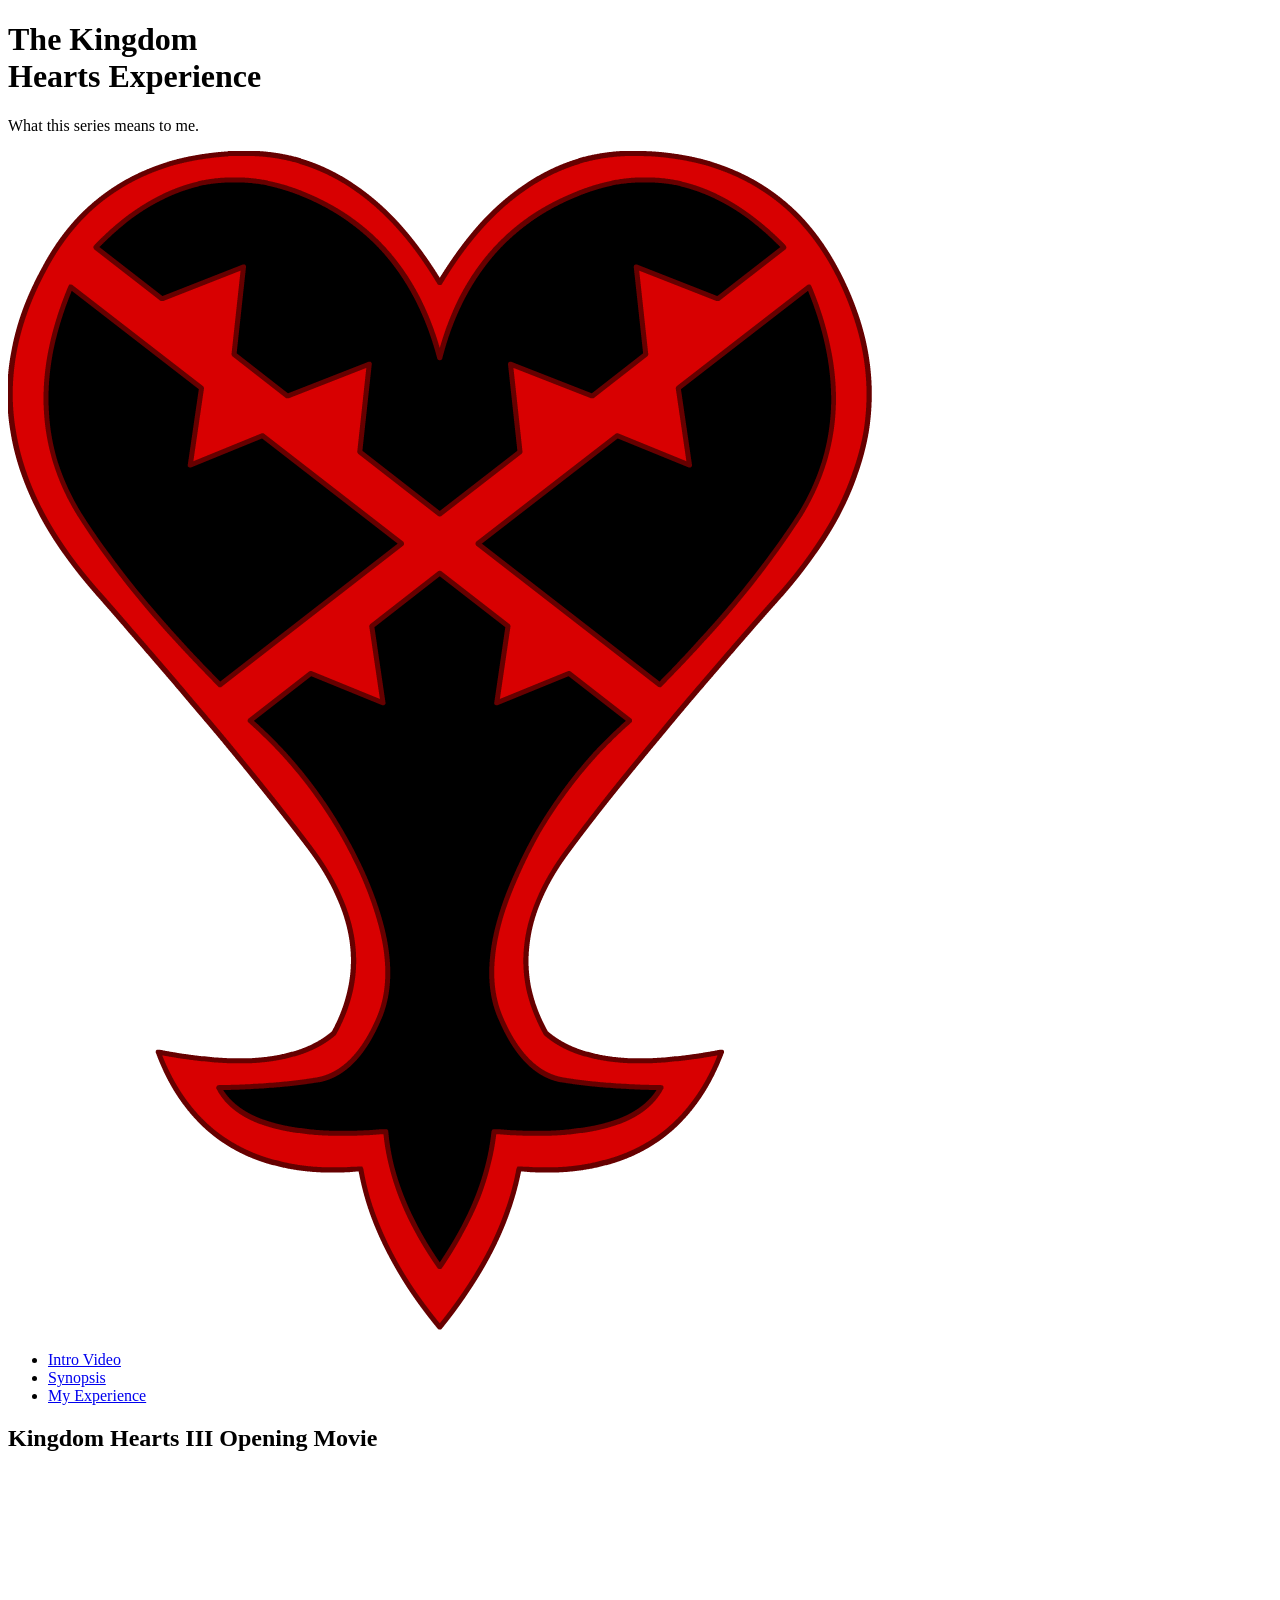
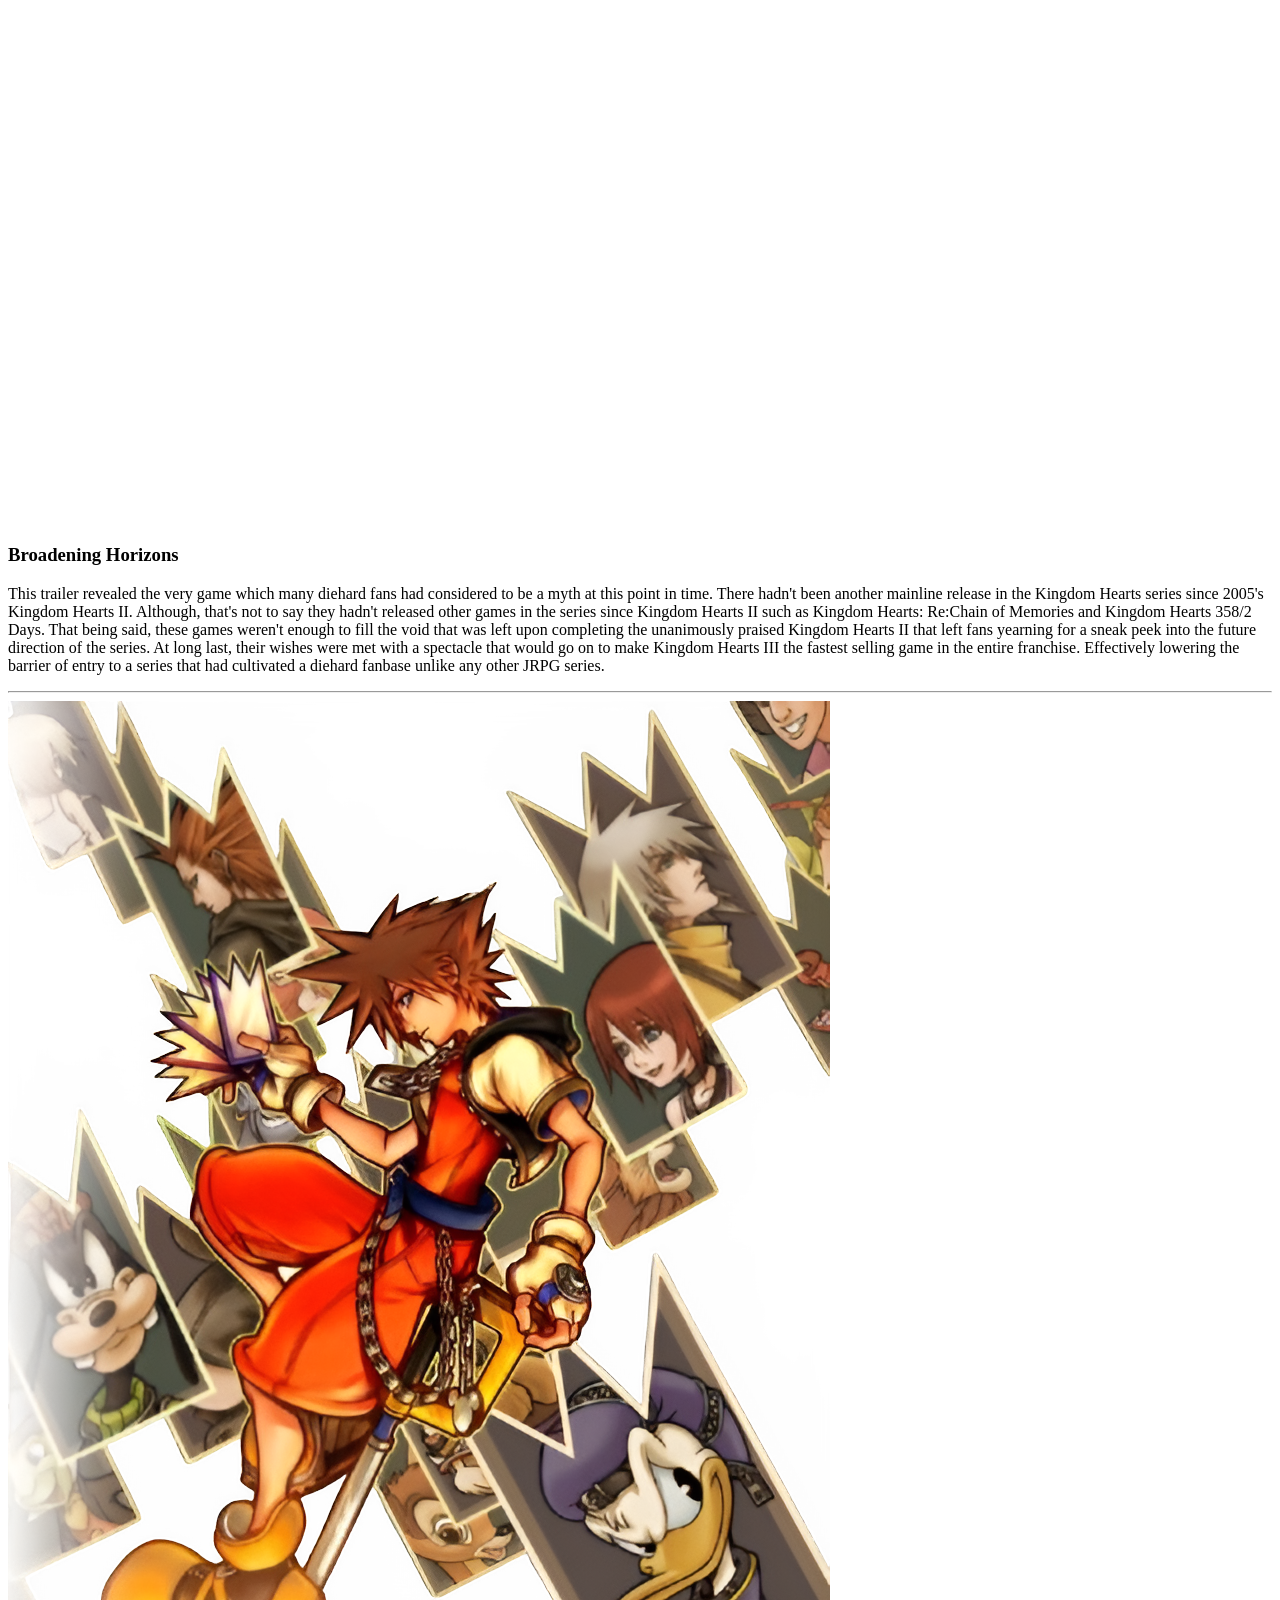
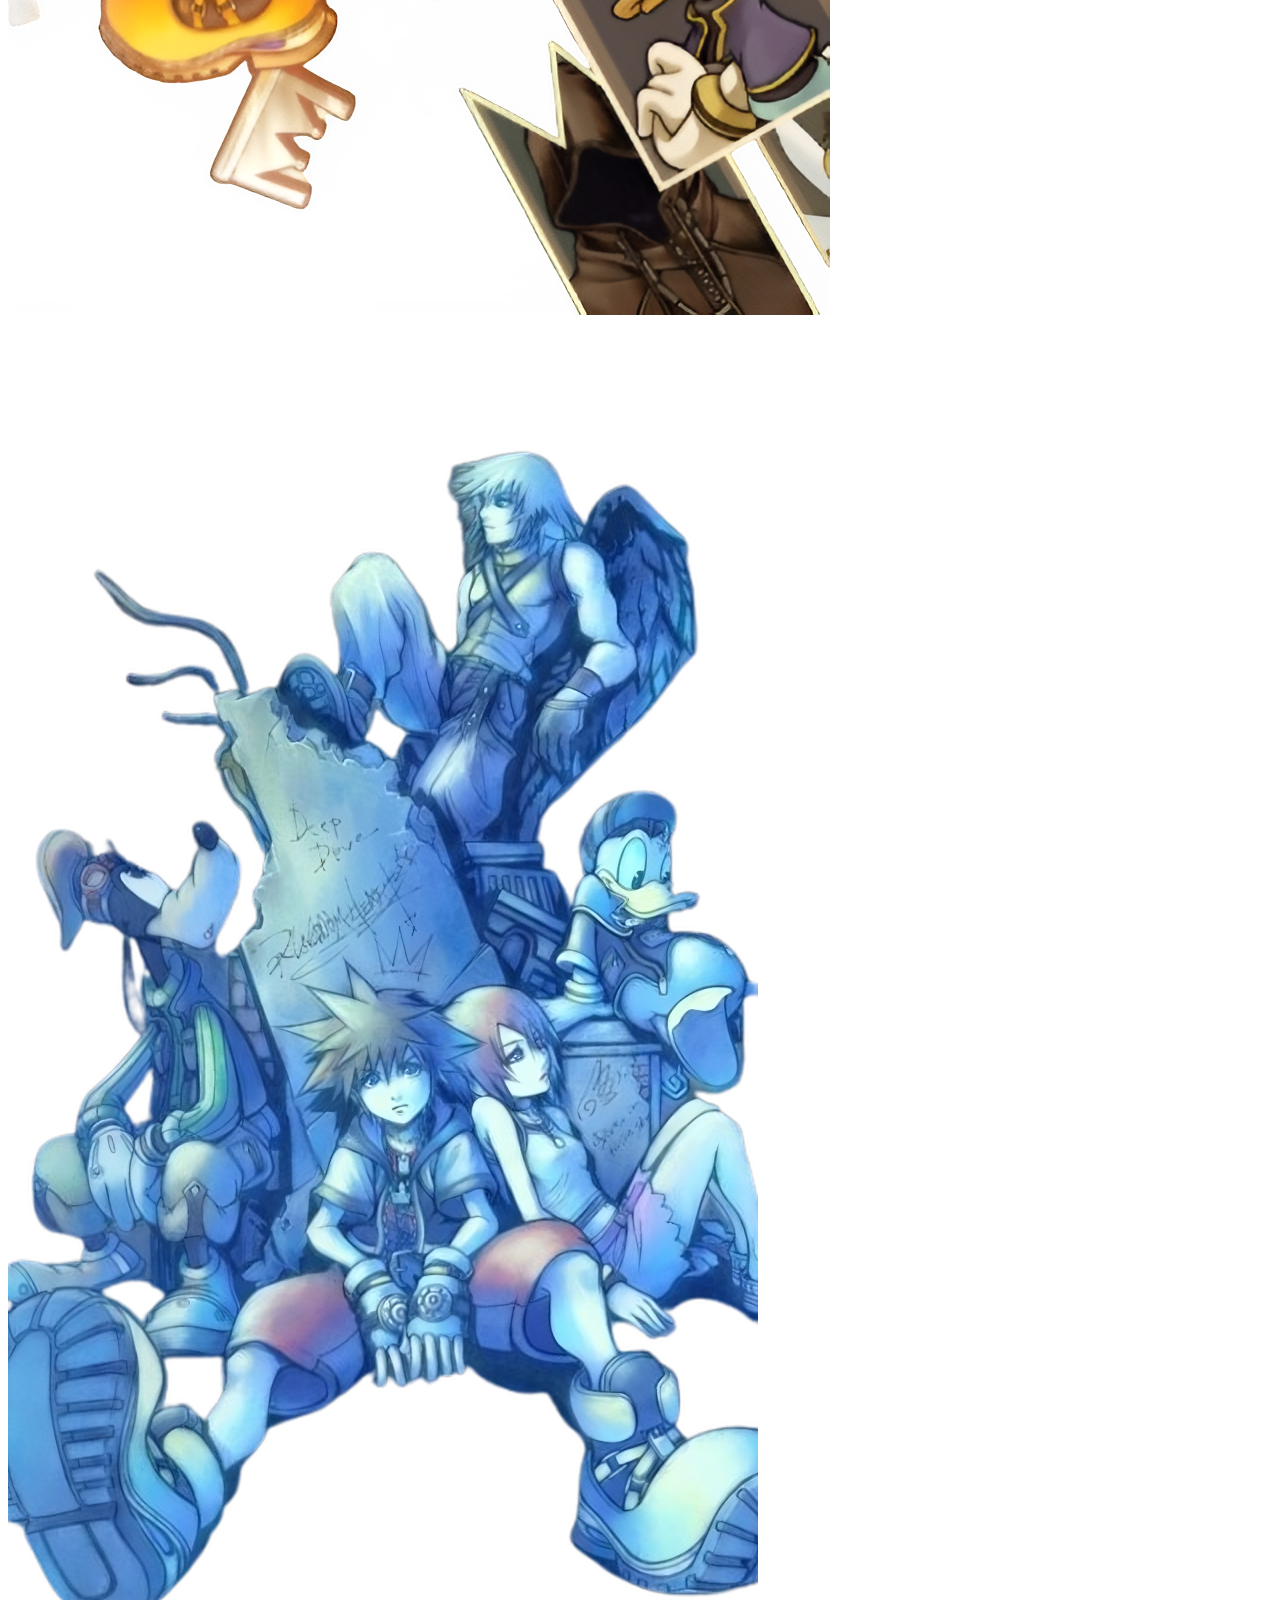
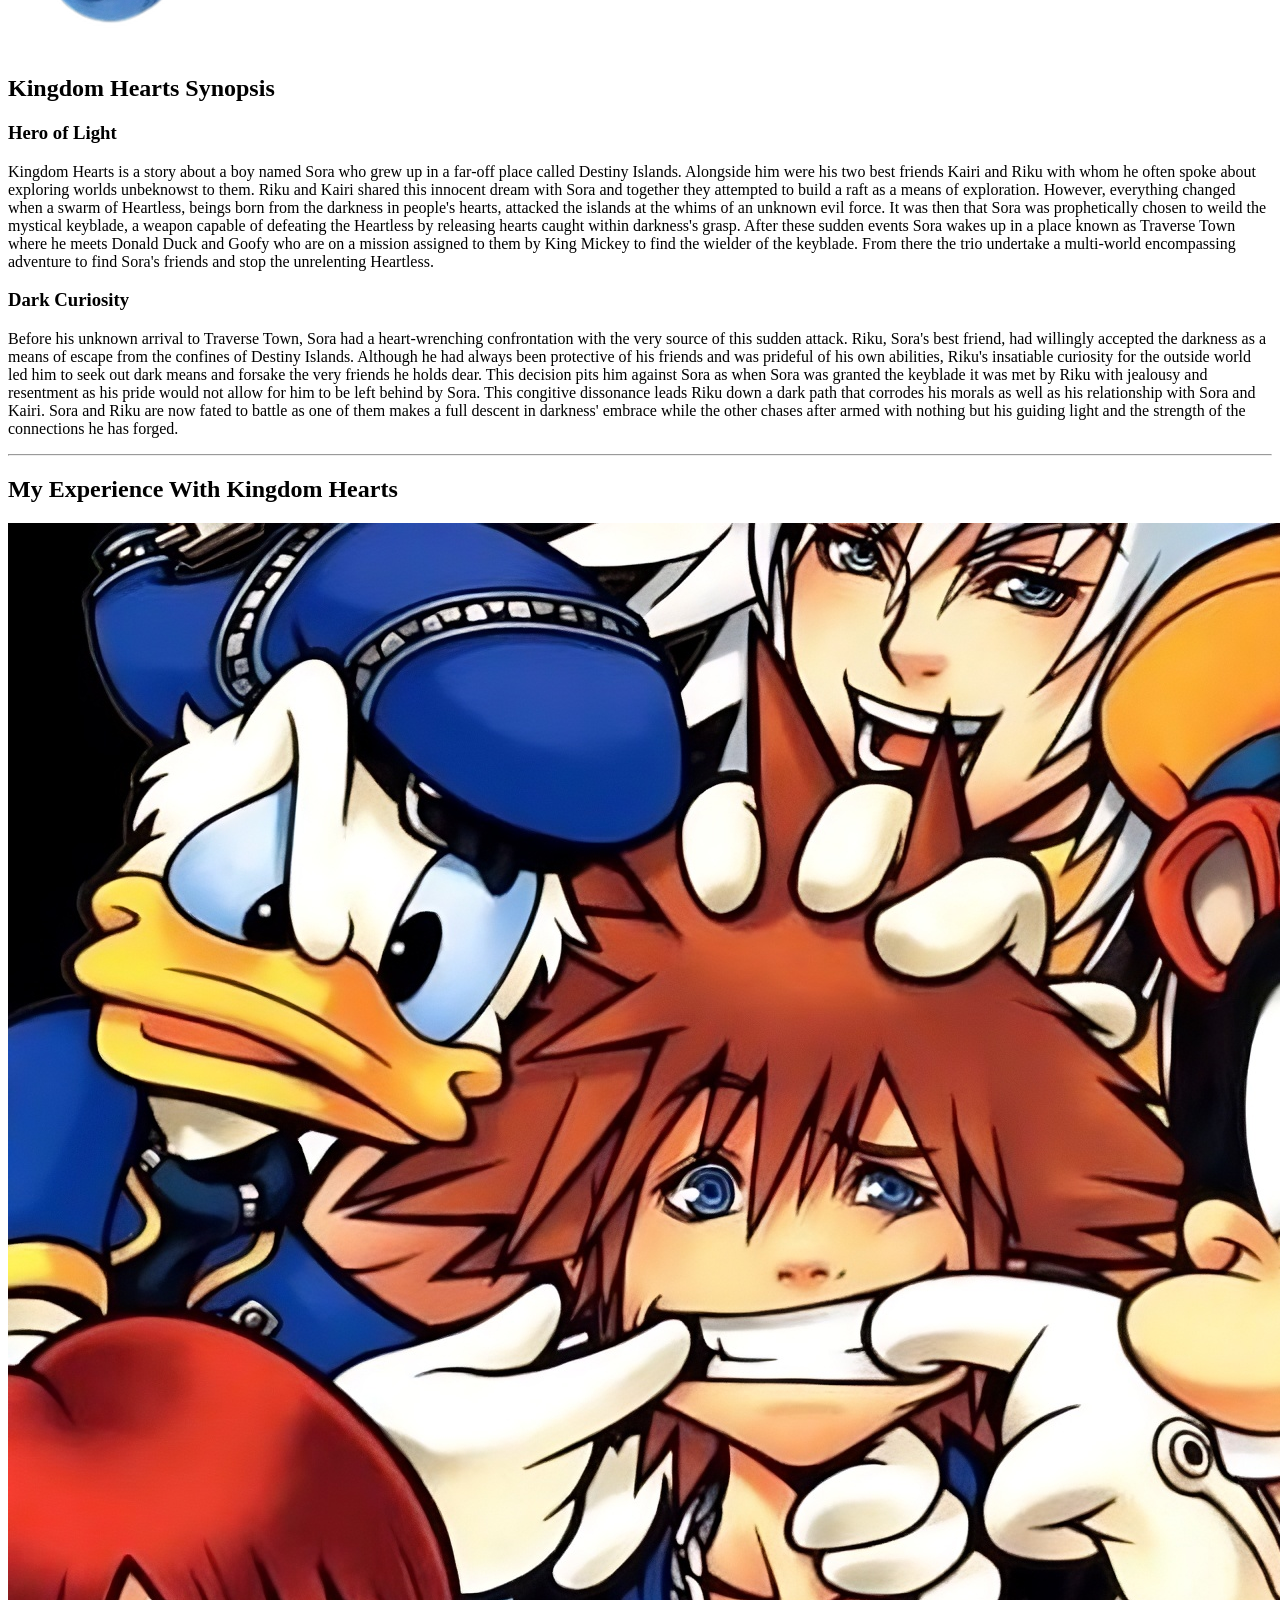
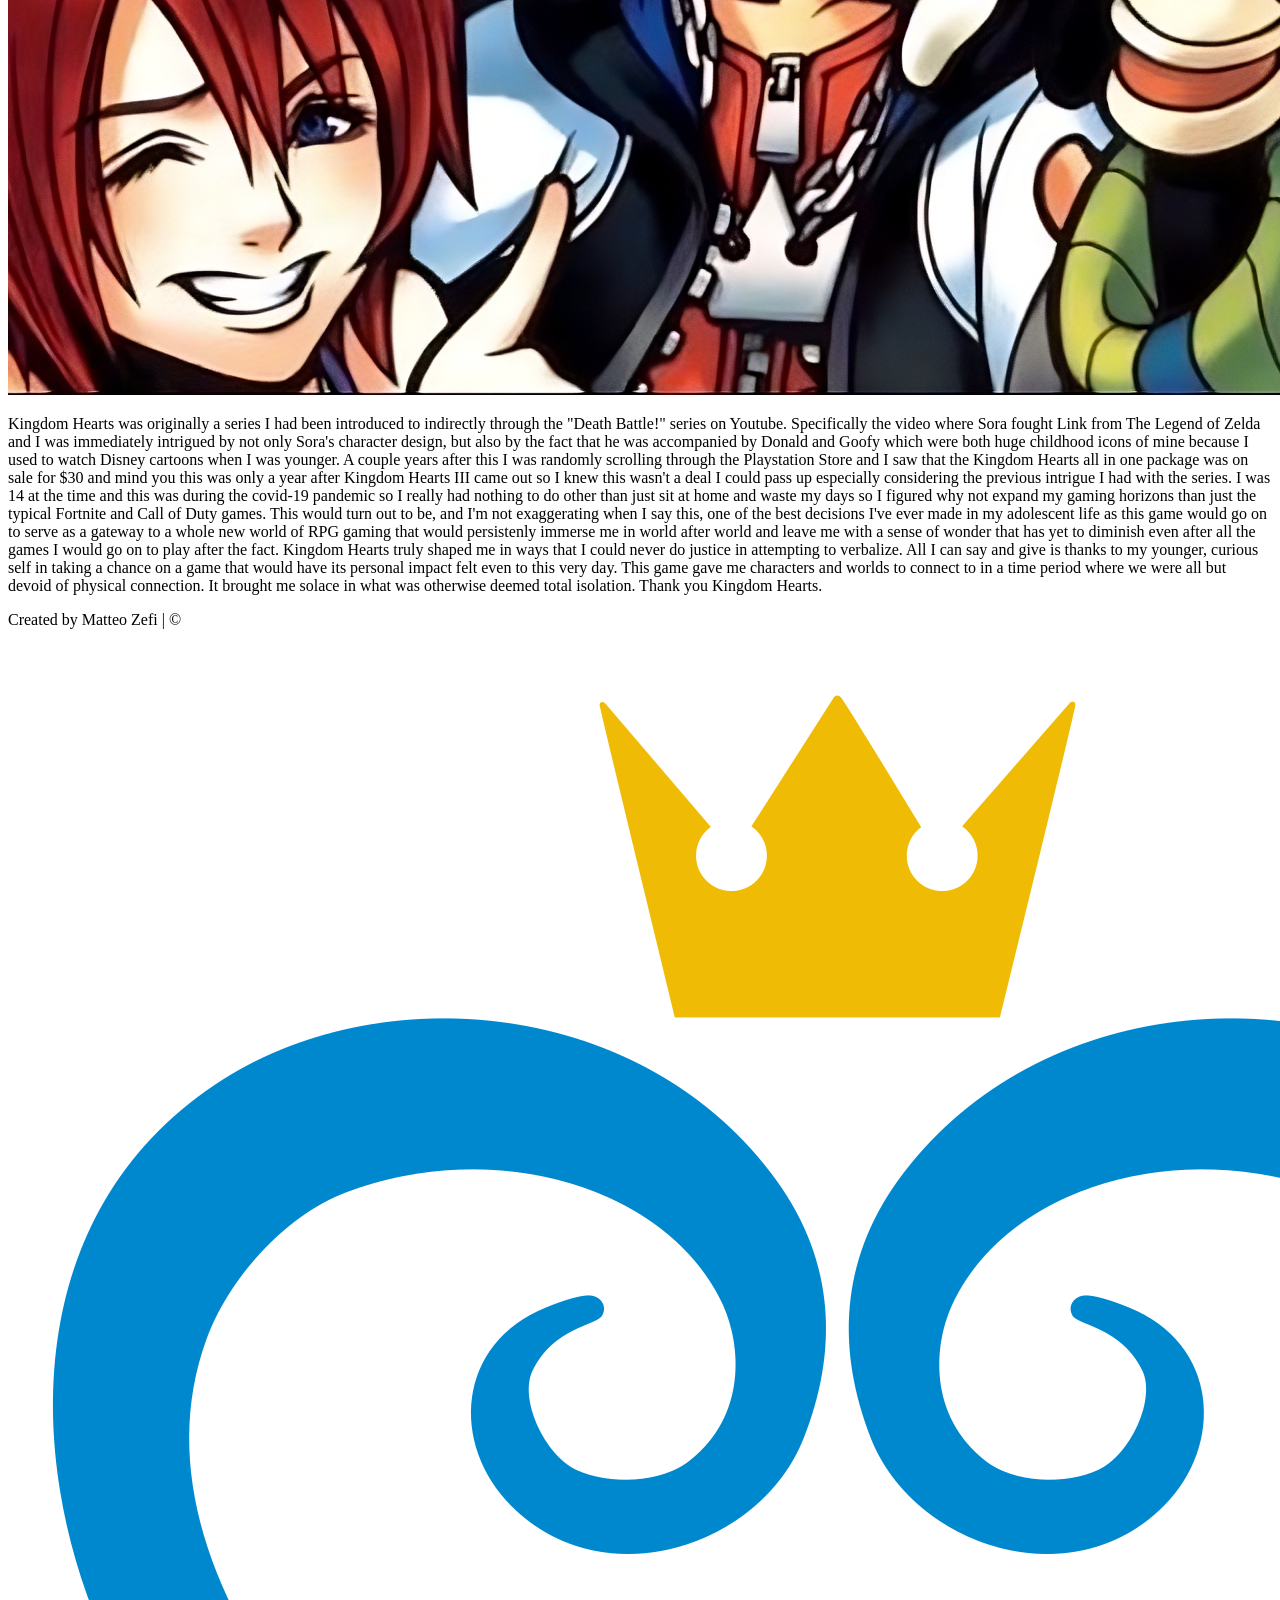
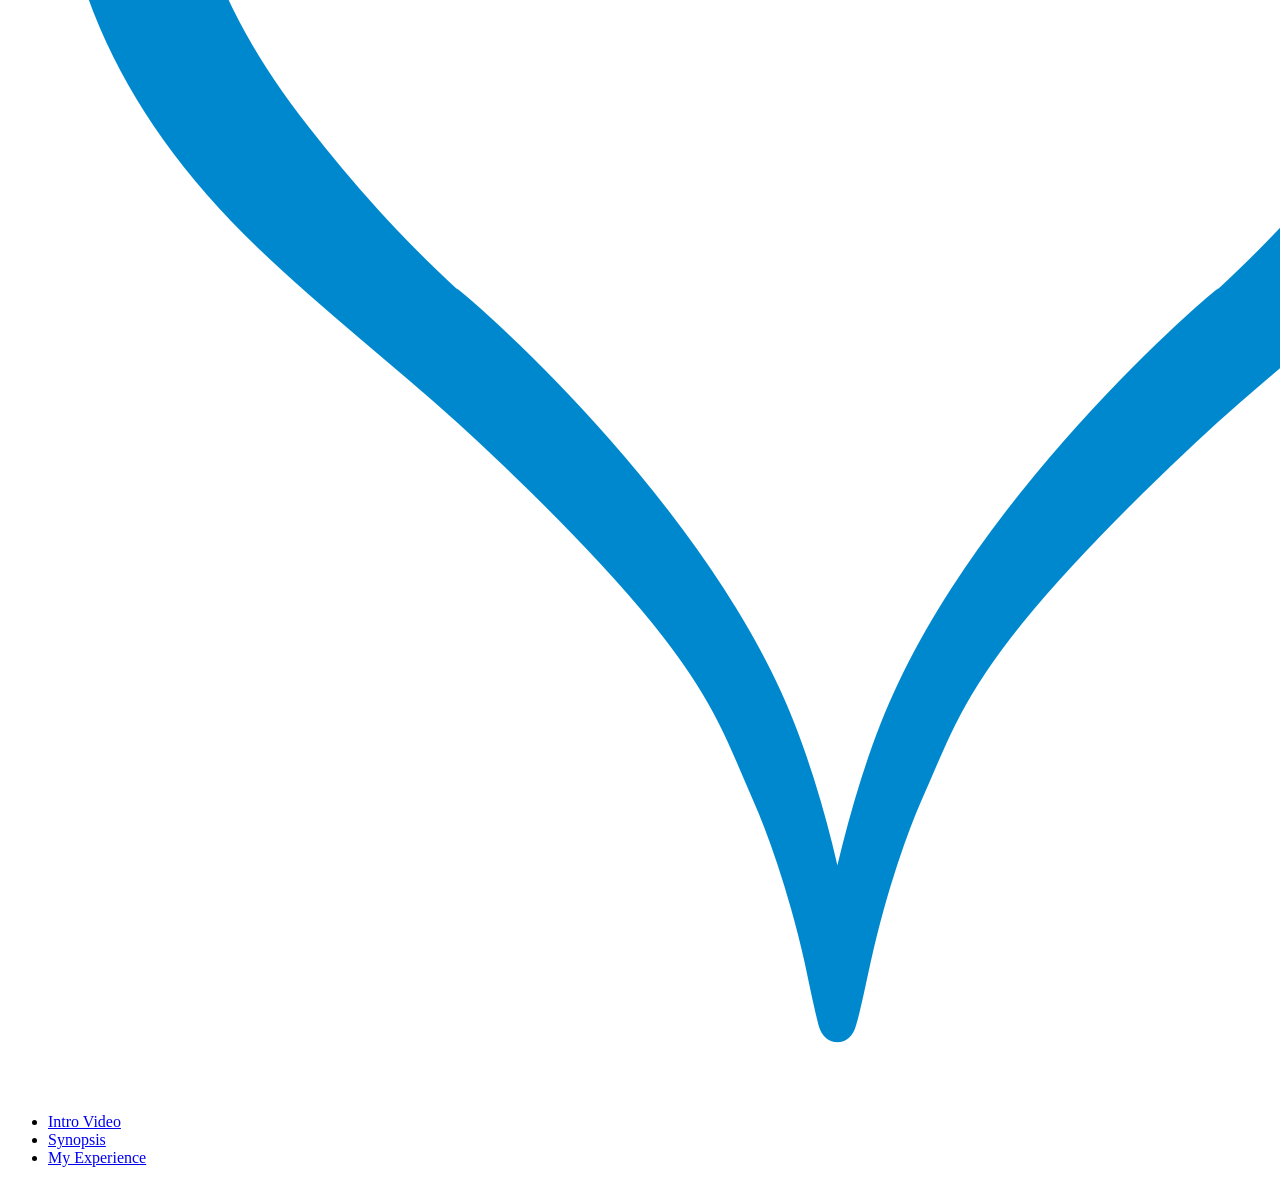
==== index.html @ 16b5f048 "Update and rename kh-synopsis.html to index.html" ====
<!DOCTYPE html>
<html lang="en">
<head>
    <meta charset="UTF-8">
    <link rel="stylesheet" href="styles.css">
    <link rel="preconnect" href="https://fonts.googleapis.com">
    <link rel="preconnect" href="https://fonts.gstatic.com" crossorigin>
    <link href="https://fonts.googleapis.com/css2?family=
Josefin+Sans:ital,wght@0,100..700;1,100..700&family=Montagu+Slab:opsz,wght@16..144,
100..700&family=Montserrat:ital,wght@0,100..900;1,100..900&family=Oswald:wght@200..700&family
=Raleway:ital,wght@0,100..900;1,100..900&display=swap" rel="stylesheet">
    <link rel="icon" type="image/png" href="images/kh_webicon.png">
    <meta name="viewport" content="width=device-width, initial-scale=1.0">
    <meta name="author" content="Matteo Zefi">
    <meta name="description" content="A personal brief synopsis and retelling 
    of my experience with the Kingdom Hearts series.">
    <title>My Kingdom Hearts Experience</title>
</head>
<body>
    <header id="header">
        <div id="title-group">
            <h1 id="main-title">The Kingdom <br> Hearts Experience</h1>
            <p id="title-cap">What this series means to me.</p>
        </div>
        <div id="header-icon">
            <img id="header-img" src="images/Heartless_Emblem.png" alt="Heartless Emblem">
        </div>
        <nav id="nav-bar">
            <ul id="nav-list">
                <li><a href="#intro-video" class="nav-link">Intro Video</a></li>
                <li><a href="#synopsis" class="nav-link">Synopsis</a></li>
                <li><a href="#my-experience" class="nav-link">My Experience</a></li>
            </ul>
        </nav>
    </header>
    <main id="main-content">
        <section id="intro-video">
            <h2 class="h2-titles" id="intro-video-title">Kingdom Hearts III Opening Movie</h2>
            <div id="vid-group">
                <iframe id="video" width="1000" height="650" src="https://www.youtube.com/embed/2VawSnaxtSI?si=8fE5Ere6z-Kjft9O" 
            title="YouTube video player" frameborder="0" allow="accelerometer; autoplay; clipboard-write; encrypted-media; gyroscope; picture-in-picture; web-share" 
            referrerpolicy="strict-origin-when-cross-origin" allowfullscreen></iframe>
            </div>
            <h3 id="explanation-title">Broadening Horizons</h3>
            <div id="vid-cap-group">           
                <p id="video-explanation" class="text-overlay">This trailer revealed the very game which many diehard fans had considered
                    to be a myth at this point in time. There hadn't been another mainline release
                    in the Kingdom Hearts series since 2005's Kingdom Hearts II. Although, that's
                    not to say they hadn't released other games in the series since Kingdom Hearts II
                    such as Kingdom Hearts: Re:Chain of Memories and Kingdom Hearts 358/2 Days. That
                    being said, these games weren't enough to fill the void that was left upon completing
                    the unanimously praised Kingdom Hearts II that left fans yearning for a sneak peek
                    into the future direction of the series. At long last, their wishes were met with a
                    spectacle that would go on to make Kingdom Hearts III the fastest selling game in 
                    the entire franchise. Effectively lowering the barrier of entry to a series that had
                    cultivated a diehard fanbase unlike any other JRPG series.
                </p>
            </div>
        </section>
        <hr class="rule">
        <section id="synopsis">
            <img id="synopsis-img1" src="images/sora_chainofmemories_webimage.png" alt="Image of Sora">
            <img id="synopsis-img2" src="images/kh1_webimage.png" alt ="Image of Roxas">
            <div id="synopsis-main">
                <h2 class="h2-titles">Kingdom Hearts Synopsis</h2>
                <div id="synopsis-body">
                    <h3>Hero of Light</h3>
                    <p class="text-overlay">Kingdom Hearts is a story about a boy named Sora who grew up in a far-off
                    place called Destiny Islands. Alongside him were his two best friends Kairi
                    and Riku with whom he often spoke about exploring worlds unbeknowst to them.
                    Riku and Kairi shared this innocent dream with Sora and together they attempted
                    to build a raft as a means of exploration. However, everything changed when a swarm of Heartless,
                    beings born from the darkness in people's hearts, attacked the islands at the whims of an unknown 
                    evil force. It was then that Sora was prophetically chosen to weild the mystical keyblade, a weapon 
                    capable of defeating the Heartless by releasing hearts caught within darkness's grasp.
                    After these sudden events Sora wakes up in a place known as Traverse Town where he meets
                    Donald Duck and Goofy who are on a mission assigned to them by King Mickey to find the
                    wielder of the keyblade. From there the trio undertake a multi-world encompassing adventure
                    to find Sora's friends and stop the unrelenting Heartless.
                    </p>
                    <h3>Dark Curiosity</h3>
                    <p class="text-overlay">Before his unknown arrival to Traverse Town, Sora had a heart-wrenching confrontation with
                        the very source of this sudden attack. Riku, Sora's best friend, had willingly accepted
                        the darkness as a means of escape from the confines of Destiny Islands. Although he had
                        always been protective of his friends and was prideful of his own abilities, Riku's insatiable
                        curiosity for the outside world led him to seek out dark means and forsake the very friends
                        he holds dear. This decision pits him against Sora as when Sora was granted the keyblade it was 
                        met by Riku with jealousy and resentment as his pride would not allow for him to be left behind
                        by Sora. This congitive dissonance leads Riku down a dark path that corrodes his morals as well
                        as his relationship with Sora and Kairi. Sora and Riku are now fated to battle as one of them
                        makes a full descent in darkness' embrace while the other chases after armed with nothing but his 
                        guiding light and the strength of the connections he has forged.
                    </p>
                </div>
            </div>
        </section>
        <hr class="rule">
        <section id="my-experience">
            <h2 class="h2-titles">My Experience With Kingdom Hearts</h2>
            <img id="my-image" src="images/sora_smiling_webimage.jpeg" alt="Picture of Sora smiling">
            <div id="my-experience-text">
                <p class="text-overlay">
                    Kingdom Hearts was originally a series I had been introduced to indirectly through the
                    "Death Battle!" series on Youtube. Specifically the video where Sora fought Link from
                    The Legend of Zelda and I was immediately intrigued by not only Sora's character design,
                    but also by the fact that he was accompanied by Donald and Goofy which were both huge
                    childhood icons of mine because I used to watch Disney cartoons when I was younger. A
                    couple years after this I was randomly scrolling through the Playstation Store and I saw
                    that the Kingdom Hearts all in one package was on sale for $30 and mind you this was only
                    a year after Kingdom Hearts III came out so I knew this wasn't a deal I could pass up especially
                    considering the previous intrigue I had with the series. I was 14 at the time and this was during
                    the covid-19 pandemic so I really had nothing to do other than just sit at home and waste my days
                    so I figured  why not expand my gaming horizons than just the typical Fortnite and Call of Duty games.
                    This would turn out to be, and I'm not exaggerating when I say this, one of the best decisions I've
                    ever made in my adolescent life as this game would go on to serve as a gateway to a whole new world
                    of RPG gaming that would persistenly immerse me in world after world and leave me with a sense of wonder
                    that has yet to diminish even after all the games I would go on to play after the fact. Kingdom Hearts
                    truly shaped me in ways that I could never do justice in attempting to verbalize. All I can say and give
                    is thanks to my younger, curious self in taking a chance on a game that would have its personal impact
                    felt even to this very day. This game gave me characters and worlds to connect to in a time period where 
                    we were all but devoid of physical connection. It brought me solace in what was otherwise deemed total 
                    isolation. Thank you Kingdom Hearts.
                </p>
            </div>
        </section>
    </main>
    <footer id="footer">
        <p id="author-tag">Created by Matteo Zefi | &copy</p>
        <img id="footer-img" src="images/Kingdom_Hearts_logo.svg.png" alt="Kingdom Hearts Logo">
        <nav>
            <ul id="footer-nav-list">
                <li><a href="#intro-video" class="nav-link">Intro Video</a></li>
                <li><a href="#synopsis" class="nav-link">Synopsis</a></li>
                <li><a href="#my-experience" class="nav-link">My Experience</a></li>
            </ul>
        </nav>
    </footer>
</body>

</html>
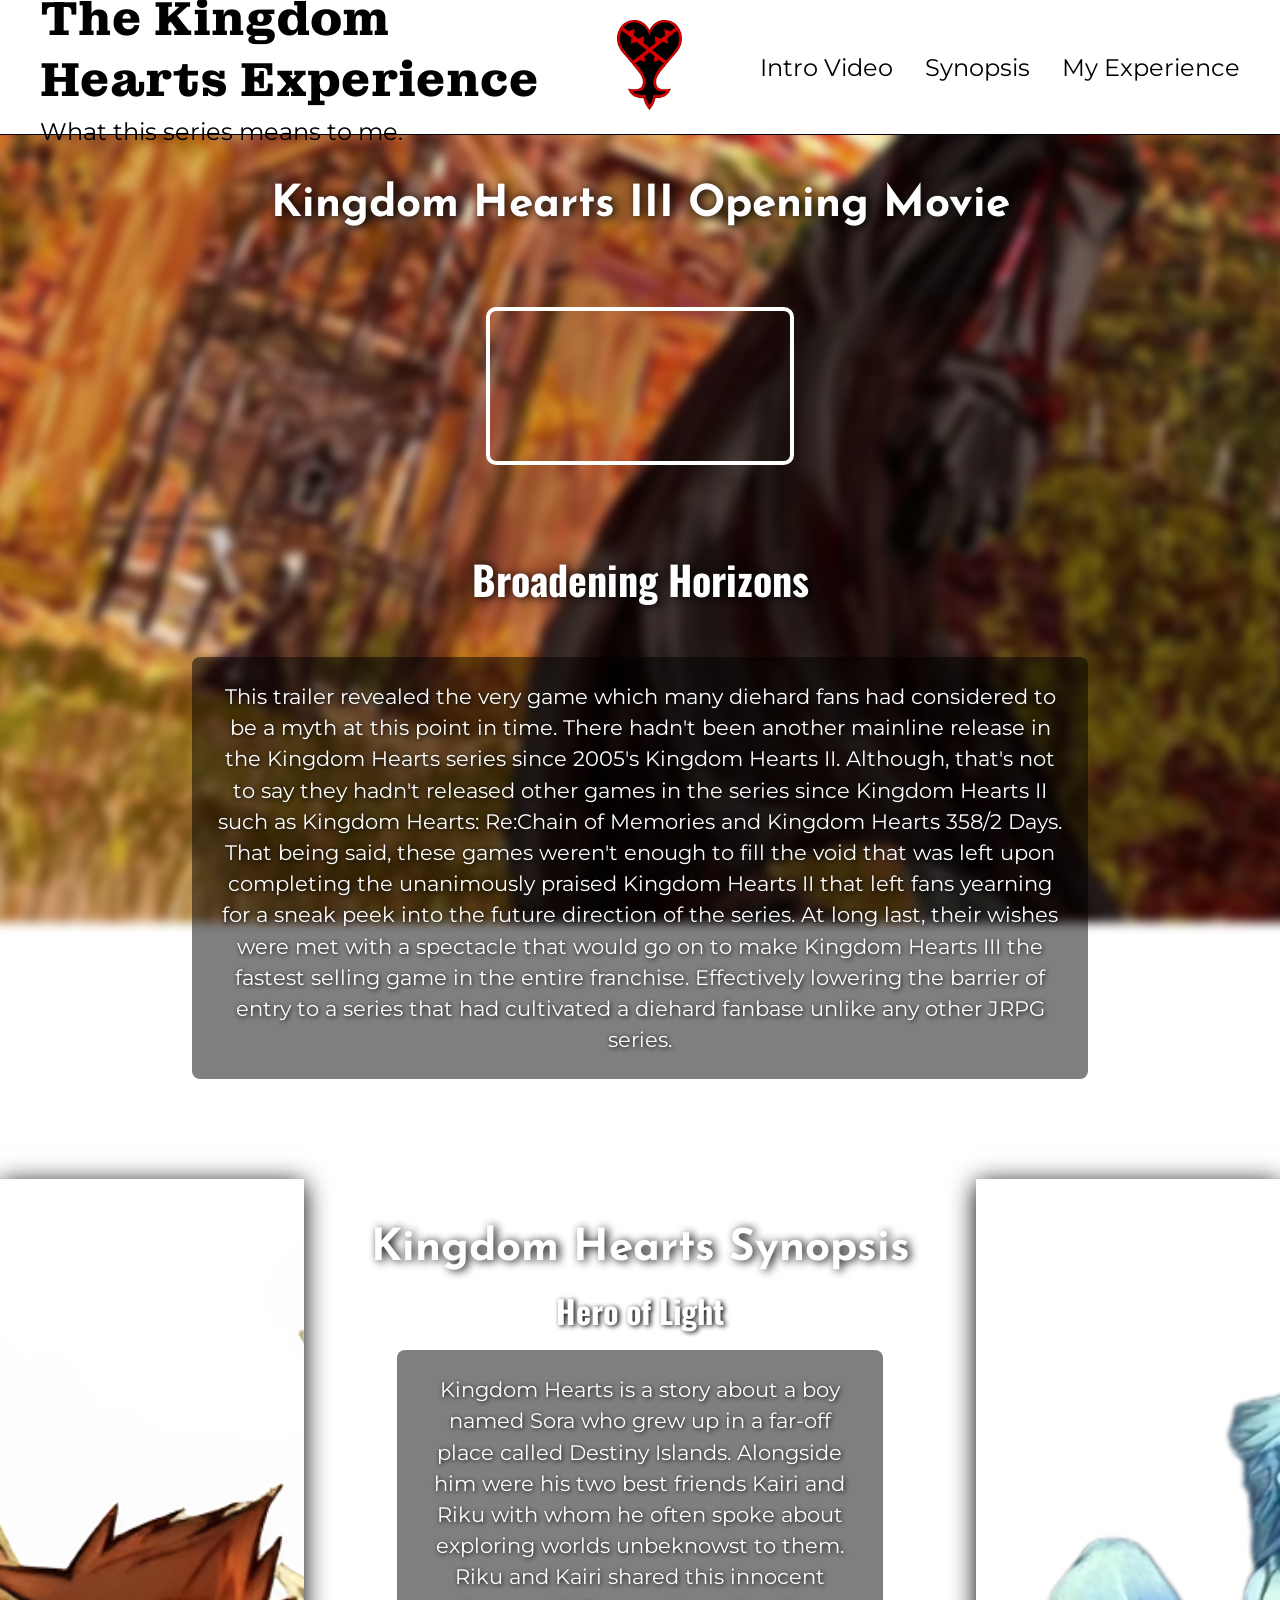
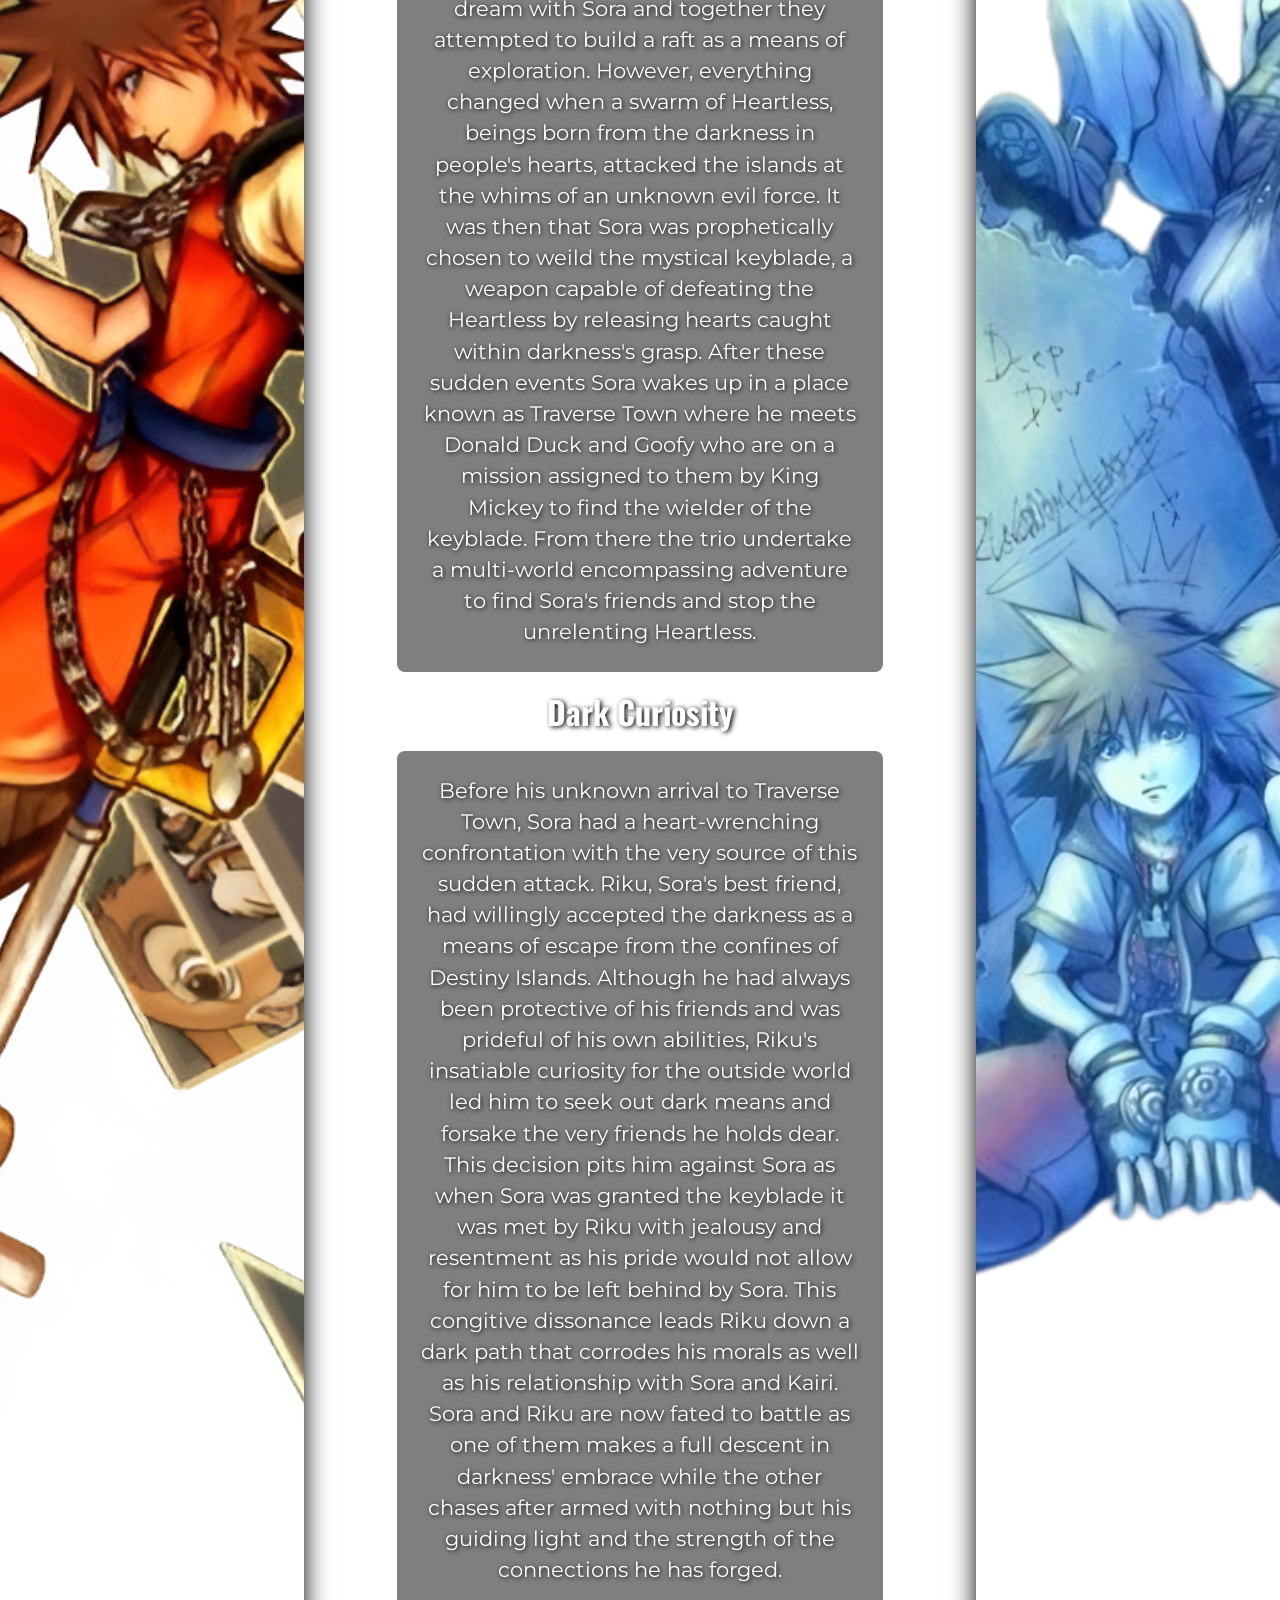
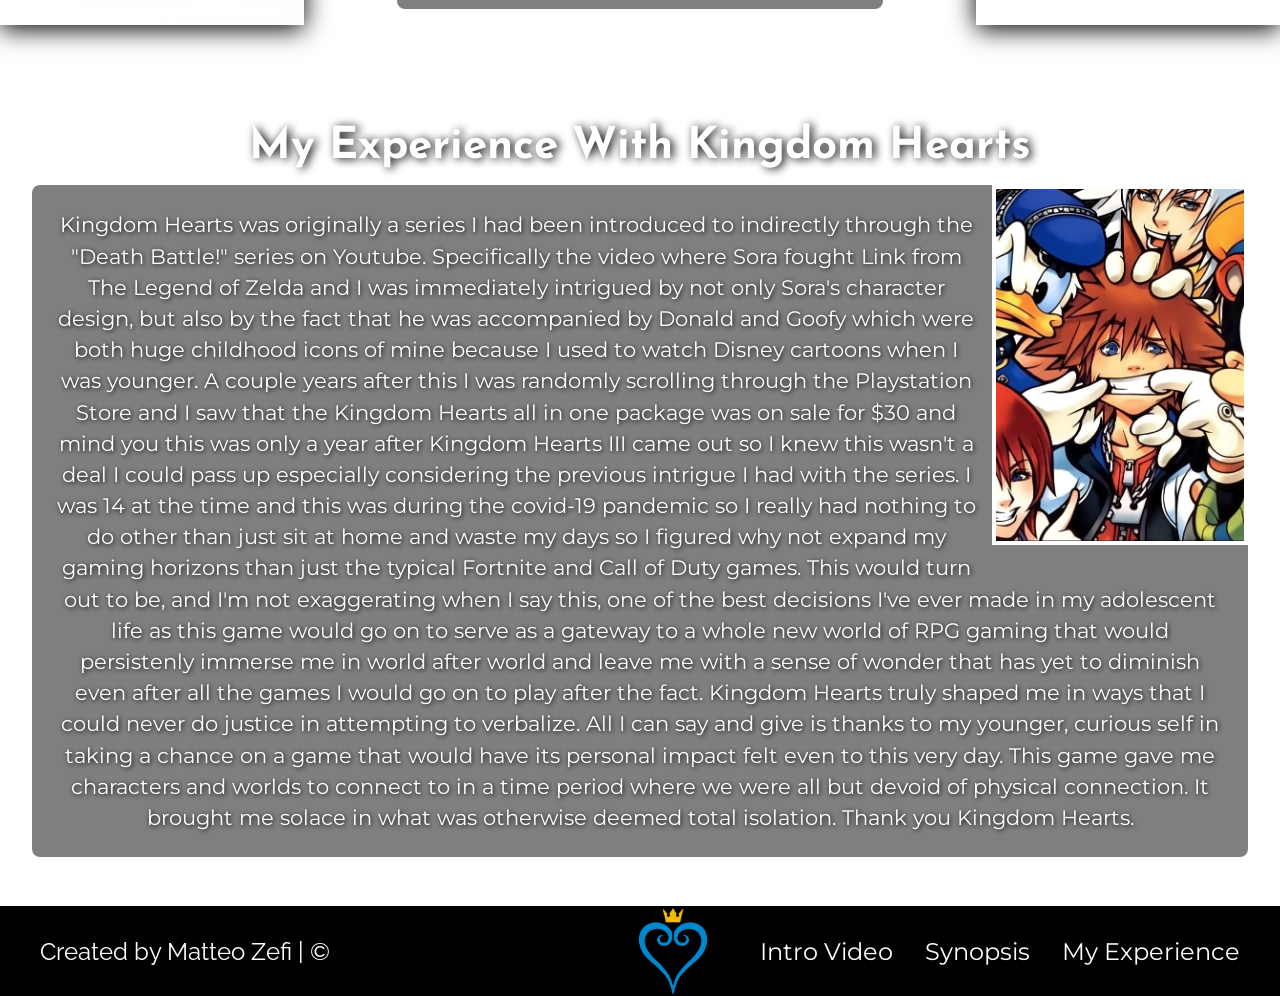
==== commit 942df20e: "Make video responsive for mobile viewing Added responsive wrapper for video scaling on mobile." ====
--- a/index.html
+++ b/index.html
@@ -33,14 +33,27 @@
             </ul>
         </nav>
     </header>
+
     <main id="main-content">
+
         <section id="intro-video">
             <h2 class="h2-titles" id="intro-video-title">Kingdom Hearts III Opening Movie</h2>
+
             <div id="vid-group">
-                <iframe id="video" width="1000" height="650" src="https://www.youtube.com/embed/2VawSnaxtSI?si=8fE5Ere6z-Kjft9O" 
-            title="YouTube video player" frameborder="0" allow="accelerometer; autoplay; clipboard-write; encrypted-media; gyroscope; picture-in-picture; web-share" 
-            referrerpolicy="strict-origin-when-cross-origin" allowfullscreen></iframe>
+                <!-- ✅ CHANGE: Responsive wrapper so video scales on mobile -->
+                <div class="video-wrap">
+                    <iframe 
+                        id="video"
+                        src="https://www.youtube.com/embed/2VawSnaxtSI?si=8fE5Ere6z-Kjft9O" 
+                        title="YouTube video player" 
+                        frameborder="0" 
+                        allow="accelerometer; autoplay; clipboard-write; encrypted-media; gyroscope; picture-in-picture; web-share" 
+                        referrerpolicy="strict-origin-when-cross-origin" 
+                        allowfullscreen>
+                    </iframe>
+                </div>
             </div>
+
             <h3 id="explanation-title">Broadening Horizons</h3>
             <div id="vid-cap-group">           
                 <p id="video-explanation" class="text-overlay">This trailer revealed the very game which many diehard fans had considered
@@ -57,12 +70,16 @@
                 </p>
             </div>
         </section>
+
         <hr class="rule">
+
         <section id="synopsis">
             <img id="synopsis-img1" src="images/sora_chainofmemories_webimage.png" alt="Image of Sora">
             <img id="synopsis-img2" src="images/kh1_webimage.png" alt ="Image of Roxas">
+
             <div id="synopsis-main">
                 <h2 class="h2-titles">Kingdom Hearts Synopsis</h2>
+
                 <div id="synopsis-body">
                     <h3>Hero of Light</h3>
                     <p class="text-overlay">Kingdom Hearts is a story about a boy named Sora who grew up in a far-off
@@ -78,6 +95,7 @@
                     wielder of the keyblade. From there the trio undertake a multi-world encompassing adventure
                     to find Sora's friends and stop the unrelenting Heartless.
                     </p>
+
                     <h3>Dark Curiosity</h3>
                     <p class="text-overlay">Before his unknown arrival to Traverse Town, Sora had a heart-wrenching confrontation with
                         the very source of this sudden attack. Riku, Sora's best friend, had willingly accepted
@@ -94,7 +112,9 @@
                 </div>
             </div>
         </section>
+
         <hr class="rule">
+
         <section id="my-experience">
             <h2 class="h2-titles">My Experience With Kingdom Hearts</h2>
             <img id="my-image" src="images/sora_smiling_webimage.jpeg" alt="Picture of Sora smiling">
@@ -123,7 +143,9 @@
                 </p>
             </div>
         </section>
+
     </main>
+
     <footer id="footer">
         <p id="author-tag">Created by Matteo Zefi | &copy</p>
         <img id="footer-img" src="images/Kingdom_Hearts_logo.svg.png" alt="Kingdom Hearts Logo">
@@ -136,5 +158,6 @@
         </nav>
     </footer>
 </body>
+</html>
 
-</html>
+
--- a/styles.css
+++ b/styles.css
@@ -0,0 +1,317 @@
+*, *::before, *::after {
+  margin: 0;
+  padding: 0;
+  box-sizing: border-box;
+}
+
+html, body {
+  height: 100%;
+}
+
+body {
+  min-height: 100vh;
+  display: flex;
+  flex-direction: column;
+
+  position: relative;
+  z-index: 0;
+}
+
+body::before {
+  content: "";
+  position: fixed;
+  inset: 0;
+
+  background: url("./images/kh-web-background.webp") center / cover no-repeat;
+  filter: blur(5px);
+
+  transform: scale(1.05);
+
+  z-index: -1;
+  pointer-events: none;
+}
+
+#main-content {
+    width: 100vw;
+    position: relative;
+    padding-top: 15vh;
+    flex: 1;
+}
+
+/* Header & Footer - consolidated shared styles */
+#header,
+#footer {
+    height: 15vh;
+    width: 100vw;
+    display: flex;
+    justify-content: space-between;
+    align-items: center;
+}
+
+#header {
+    background-color: white;
+    border-bottom: 1px solid black;
+    position: fixed;
+    top: 0;
+    z-index: 1;
+}
+
+#footer {
+    background-color: black;
+    border-top: 1px solid white;
+}
+
+/* Navigation lists - consolidated shared styles */
+#nav-list,
+#footer-nav-list {
+    list-style: none;
+    display: flex;
+    gap: 2rem;
+    margin-right: 2.5rem;
+    font-family: "Montserrat", sans-serif;
+    font-size: 1.5rem;
+}
+
+#nav-list li a,
+#footer-nav-list li a {
+    text-decoration: none;
+    color: black;
+}
+
+#footer-nav-list li a {
+    color: white;
+}
+
+#main-title {
+    font-family: "Montagu Slab", serif;
+    font-size: 3rem;
+}
+
+#title-cap {
+    font-family: "Montserrat", sans-serif;
+    font-size: 1.5rem;
+    margin-top: 7px;
+}
+
+#title-group {
+    margin-left: 2.5rem;
+}
+
+/* Header and footer images - consolidated */
+#header-img,
+#footer-img {
+    height: 10vh;
+    margin: 0 auto;
+}
+
+/* Main sections */
+#intro-video {
+    display: flex;
+    flex-direction: column;
+    align-items: center;
+    gap: 3rem;
+}
+
+.h2-titles {
+    margin: 3rem auto 1rem auto;
+    font-size: 2.75rem;
+    font-family: "Josefin Sans", sans-serif;
+    color: white;
+    text-shadow: 3px 1px 10px black;
+    text-align: center;
+}
+
+#intro-video-title {
+    margin-bottom: -1rem;
+}
+
+#video {
+    margin-top: 3rem;
+    border: 4px solid white;
+    border-radius: 10px;
+}
+
+#explanation-title {
+    font-size: 2.5rem;
+    color: white;
+    text-shadow: 3px 1px 10px black;
+    margin-top: 2rem;
+    font-family: "Oswald", sans-serif;
+}
+
+/* Text styling - consolidated white text properties */
+#video-explanation,
+#synopsis-body p,
+#my-experience-text {
+    color: white;
+    font-size: 1.3rem;
+    text-shadow: 1px 1px 5px black;
+    font-family: "Montserrat", sans-serif;
+    line-height: 1.5;
+}
+
+#video-explanation {
+    width: 70%;
+    text-align: center;
+    margin: 0 auto;
+}
+
+#synopsis-body p {
+    width: 80%;
+    margin: 0 auto 1rem auto;
+    text-align: center;
+}
+
+#my-experience-text {
+    text-align: center;
+}
+
+.text-overlay {
+    background: rgba(0, 0, 0, 0.5);
+    padding: 1.5rem;
+    border-radius: 8px;
+}
+
+.rule {
+    width: 95%;
+    margin: 3rem auto;
+    border: 2px solid white;
+}
+
+/* Synopsis section */
+#synopsis {
+    display: grid;
+    grid-template-columns: 1fr 2fr 1fr;
+    grid-template-areas: 'image-1 main-content image-2';
+    gap: 2rem;
+}
+
+#synopsis-img1 {
+    grid-area: image-1;
+}
+
+#synopsis-img2 {
+    grid-area: image-2;
+}
+
+#synopsis-img1,
+#synopsis-img2 {
+    box-shadow: 0 4px 24px;
+    width: 100%;
+    height: 100%;
+    object-fit: cover;
+}
+
+#synopsis-main {
+    display: flex;
+    flex-direction: column;
+    grid-area: main-content;
+    align-items: center;
+}
+
+#synopsis-body h3 {
+    margin: 0 auto 1rem auto;
+    font-size: 2rem;
+    color: white;
+    font-family: 'Oswald', sans-serif;
+    text-shadow: 2px 1px 5px black;
+    text-align: center;
+}
+
+/* My Experience section */
+#my-experience {
+    max-width: 80rem;
+    margin: 0 auto;
+    padding: 0 2rem 3rem 2rem;
+}
+
+#my-image {
+    width: 20vw;
+    height: 40vh;
+    object-fit: cover;
+    border: 4px solid white;
+    float: right;
+    margin: 0 0 1rem 1rem;
+    shape-outside: margin-box;
+}
+
+/* Author tag */
+#author-tag {
+    color: white;
+    margin-left: 2.5rem;
+    font-size: 1.5rem;
+    font-family: "Raleway", sans-serif;
+    margin-right: 16rem;
+}
+
+/* Media Queries */
+@media (max-width: 768px) {
+    #header {
+        height: 20vh;
+        flex-direction: column;
+        padding: 1rem;
+    }
+    
+    #nav-list {
+        font-size: 1rem;
+        gap: 1rem;
+        margin: 0;
+    }
+    
+    #main-title {
+        font-size: 2rem;
+    }
+    
+    #video {
+        width: 95%;
+        height: 250px;
+    }
+    
+    #synopsis {
+        grid-template-columns: 1fr;
+        grid-template-areas: 'main-content';
+        text-align: center;
+    }
+    
+    #synopsis-img1,
+    #synopsis-img2 {
+        display: none;
+    }
+    
+    #my-image {
+        width: 80%;
+        height: 30vh;
+        float: none;
+        display: block;
+        margin: 1rem auto;
+    }
+    
+    #my-experience {
+        padding: 1rem;
+    }
+    
+    #footer {
+        flex-direction: column;
+        height: auto;
+        padding: 2rem 1rem;
+    }
+}
+
+@media (max-width: 1024px) {
+    #video {
+        width: 90%;
+        height: 400px;
+    }
+    
+    #synopsis {
+        grid-template-columns: 1fr 3fr 1fr;
+    }
+    
+    #my-image {
+        width: 30vw;
+        height: 35vh;
+    }
+}
+
+
+
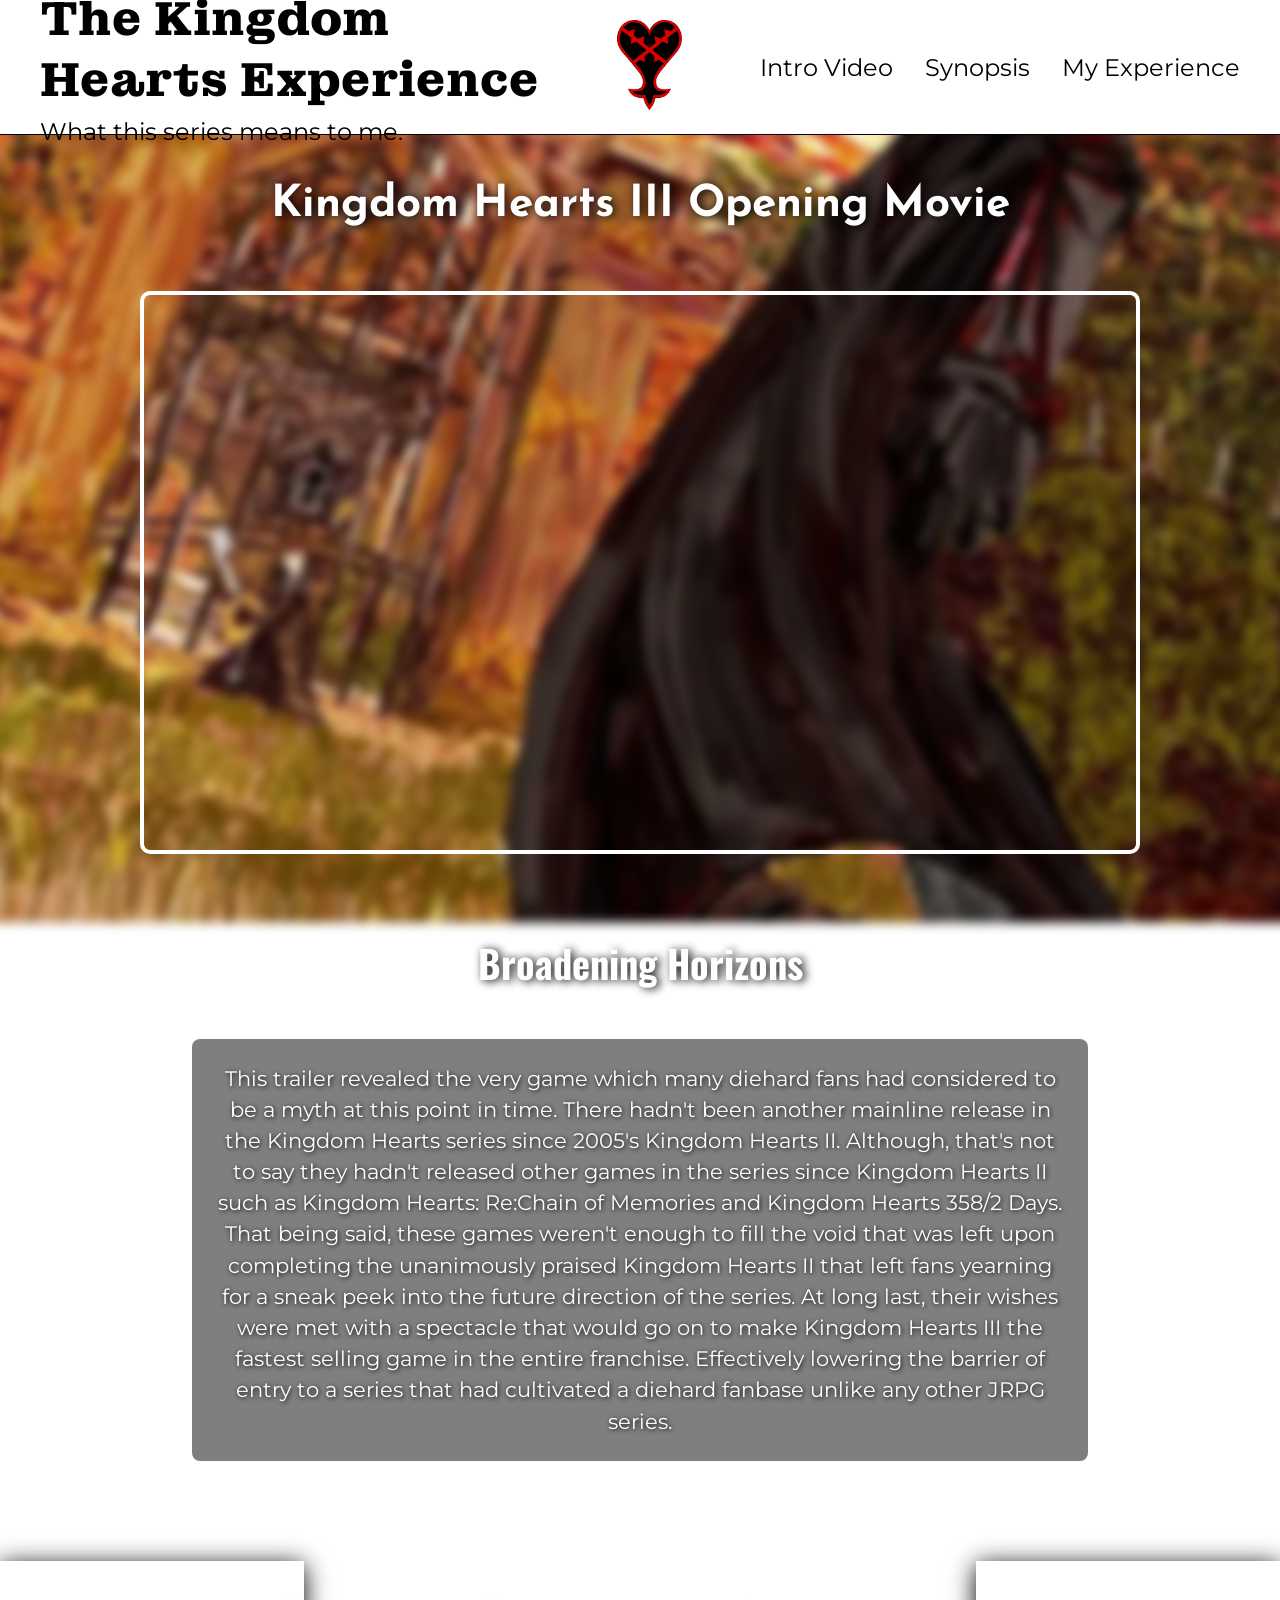
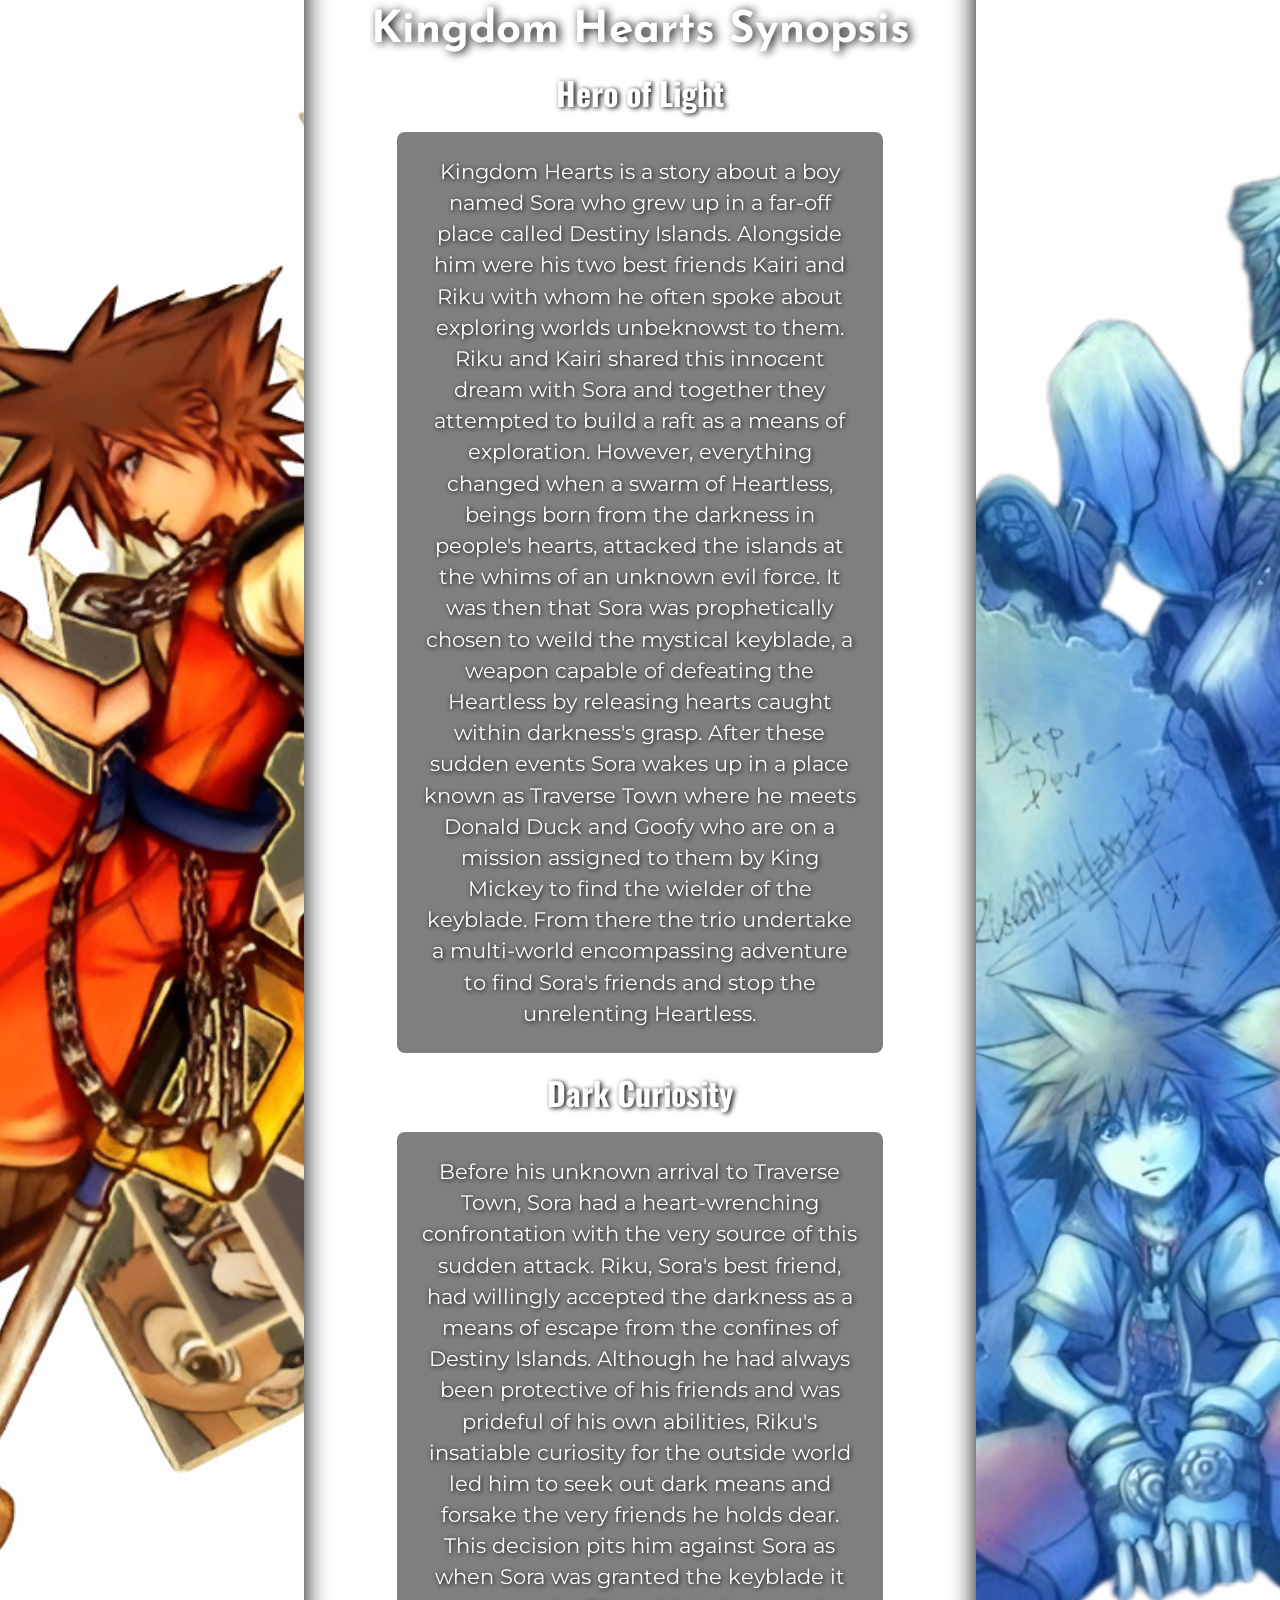
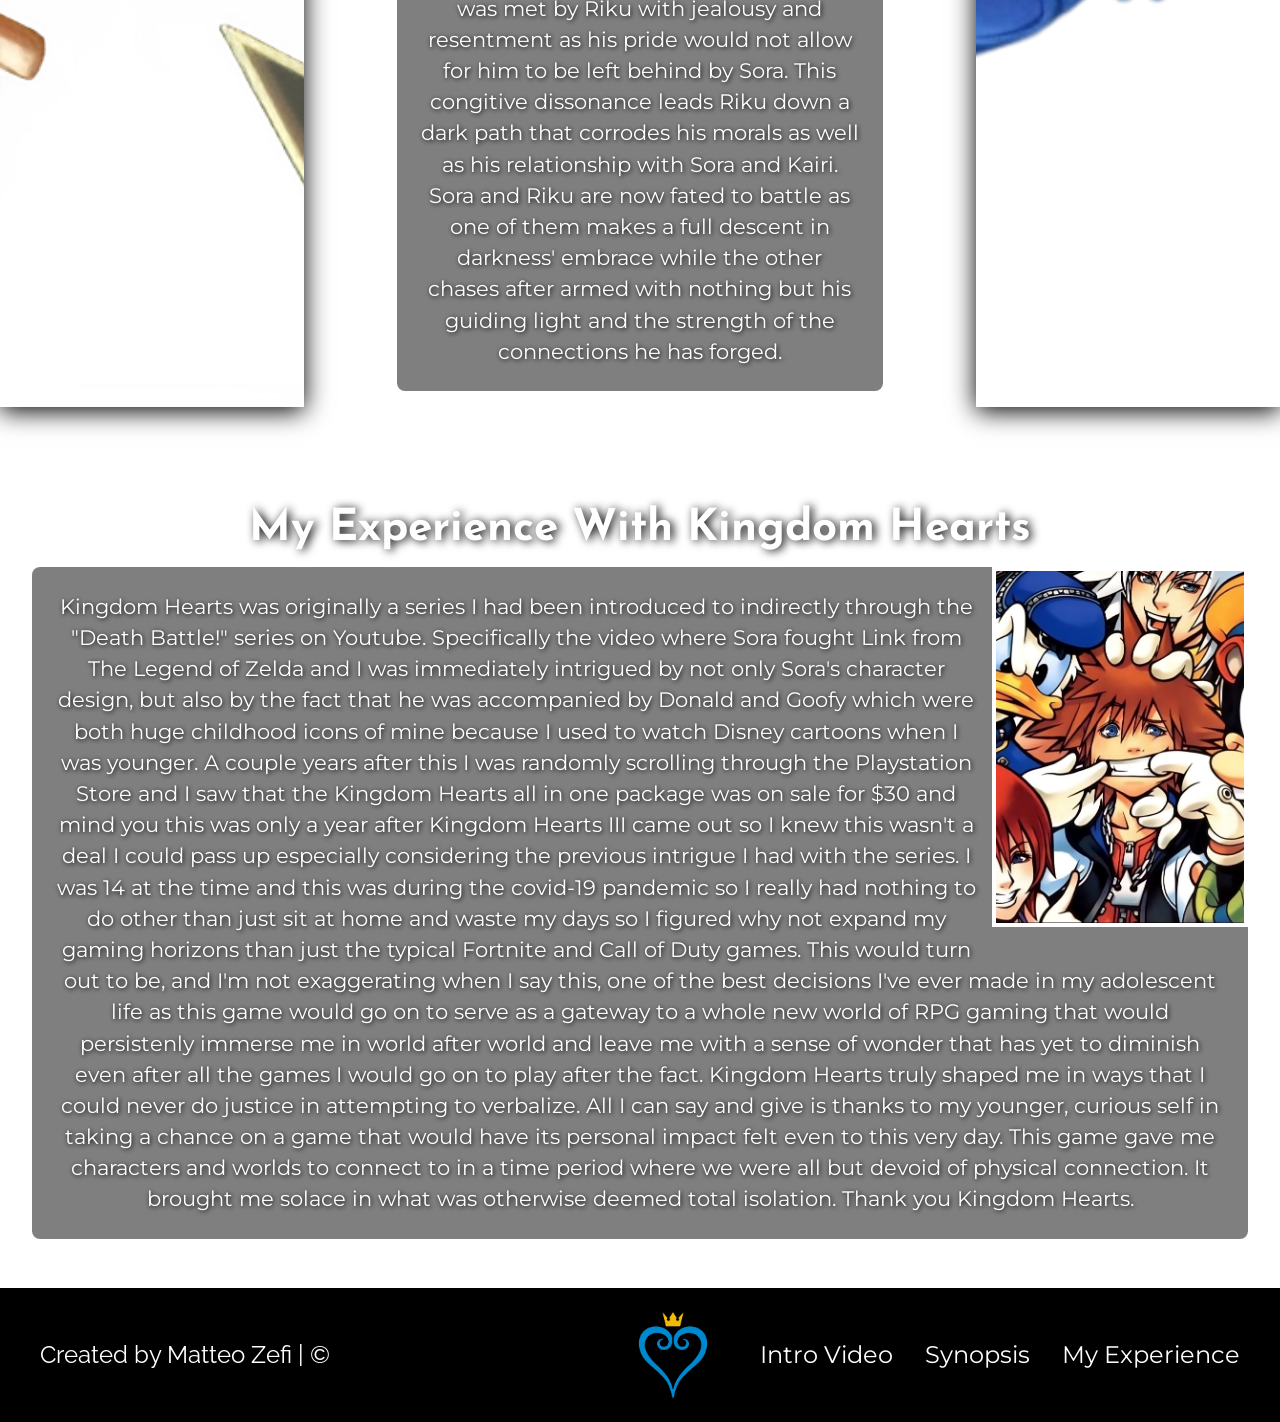
==== commit fa8ecea1: "Update index.html" ====
--- a/index.html
+++ b/index.html
@@ -5,10 +5,7 @@
     <link rel="stylesheet" href="styles.css">
     <link rel="preconnect" href="https://fonts.googleapis.com">
     <link rel="preconnect" href="https://fonts.gstatic.com" crossorigin>
-    <link href="https://fonts.googleapis.com/css2?family=
-Josefin+Sans:ital,wght@0,100..700;1,100..700&family=Montagu+Slab:opsz,wght@16..144,
-100..700&family=Montserrat:ital,wght@0,100..900;1,100..900&family=Oswald:wght@200..700&family
-=Raleway:ital,wght@0,100..900;1,100..900&display=swap" rel="stylesheet">
+    <link href="https://fonts.googleapis.com/css2?family=Josefin+Sans:wght@400;700&amp;family=Montagu+Slab:wght@700&amp;family=Montserrat:wght@400;700&amp;family=Oswald:wght@700&amp;family=Raleway:wght@400&amp;display=swap" rel="stylesheet">
     <link rel="icon" type="image/png" href="images/kh_webicon.png">
     <meta name="viewport" content="width=device-width, initial-scale=1.0">
     <meta name="author" content="Matteo Zefi">
@@ -40,13 +37,13 @@
             <h2 class="h2-titles" id="intro-video-title">Kingdom Hearts III Opening Movie</h2>
 
             <div id="vid-group">
-                <!-- ✅ CHANGE: Responsive wrapper so video scales on mobile -->
+                
                 <div class="video-wrap">
                     <iframe 
                         id="video"
                         src="https://www.youtube.com/embed/2VawSnaxtSI?si=8fE5Ere6z-Kjft9O" 
                         title="YouTube video player" 
-                        frameborder="0" 
+                         
                         allow="accelerometer; autoplay; clipboard-write; encrypted-media; gyroscope; picture-in-picture; web-share" 
                         referrerpolicy="strict-origin-when-cross-origin" 
                         allowfullscreen>
@@ -117,8 +114,7 @@
 
         <section id="my-experience">
             <h2 class="h2-titles">My Experience With Kingdom Hearts</h2>
-            <img id="my-image" src="images/sora_smiling_webimage.jpeg" alt="Picture of Sora smiling">
-            <div id="my-experience-text">
+<div id="my-experience-text">            <img id="my-image" src="images/sora_smiling_webimage.jpeg" alt="Picture of Sora smiling">
                 <p class="text-overlay">
                     Kingdom Hearts was originally a series I had been introduced to indirectly through the
                     "Death Battle!" series on Youtube. Specifically the video where Sora fought Link from
@@ -147,7 +143,7 @@
     </main>
 
     <footer id="footer">
-        <p id="author-tag">Created by Matteo Zefi | &copy</p>
+        <p id="author-tag">Created by Matteo Zefi | &copy;</p>
         <img id="footer-img" src="images/Kingdom_Hearts_logo.svg.png" alt="Kingdom Hearts Logo">
         <nav>
             <ul id="footer-nav-list">
--- a/styles.css
+++ b/styles.css
@@ -39,9 +39,15 @@
 }
 
 /* Header & Footer - consolidated shared styles */
-#header,
+#header {
+    height: 15vh;
+    width: 100vw;
+    display: flex;
+    justify-content: space-between;
+    align-items: center;
+}
+
 #footer {
-    height: 15vh;
     width: 100vw;
     display: flex;
     justify-content: space-between;
@@ -59,6 +65,9 @@
 #footer {
     background-color: black;
     border-top: 1px solid white;
+    min-height: 15vh;
+    height: auto;
+    padding: 2.5rem 0;
 }
 
 /* Navigation lists - consolidated shared styles */
@@ -125,10 +134,20 @@
     margin-bottom: -1rem;
 }
 
+/* Responsive video wrapper */
+.video-wrap {
+  width: min(1000px, 92vw);
+  aspect-ratio: 16 / 9;
+  border: 4px solid white;
+  border-radius: 10px;
+  overflow: hidden;
+  margin-top: 2rem;
+}
+
 #video {
-    margin-top: 3rem;
-    border: 4px solid white;
-    border-radius: 10px;
+  width: 100%;
+  height: 100%;
+  border: none;
 }
 
 #explanation-title {
@@ -244,74 +263,192 @@
     margin-right: 16rem;
 }
 
-/* Media Queries */
+/* =======================================================
+   RESPONSIVE UPGRADES (Better Mobile + Tablet Support)
+   ======================================================= */
+
+/* These keep the typography scaling naturally */
+#main-title {
+  font-size: clamp(1.8rem, 4vw, 3rem);
+}
+
+.h2-titles {
+  font-size: clamp(1.8rem, 4vw, 2.75rem);
+}
+
+#explanation-title {
+  font-size: clamp(1.6rem, 3vw, 2.5rem);
+}
+
+#video-explanation,
+#synopsis-body p,
+#my-experience-text {
+  font-size: clamp(1rem, 2vw, 1.3rem);
+}
+
+/* Tablets (<= 1024px) */
+@media (max-width: 1024px) {
+  #header,
+  #footer {
+    padding: 0 1rem;
+  }
+
+  #nav-list,
+  #footer-nav-list {
+    gap: 1rem;
+    font-size: 1.1rem;
+    margin-right: 1rem;
+  }
+
+  #synopsis {
+    grid-template-columns: 1fr;
+    grid-template-areas: "main-content";
+    padding: 0 1.5rem;
+  }
+
+  #synopsis-img1,
+  #synopsis-img2 {
+    display: none;
+  }
+
+  #my-image {
+    width: min(320px, 80vw);
+    height: auto;
+    float: none;
+    display: block;
+    margin: 1.5rem auto;
+    border-radius: 10px;
+  }
+
+  #my-experience-text {
+    text-align: center;
+  }
+}
+
+/* Phones (<= 768px) */
 @media (max-width: 768px) {
-    #header {
-        height: 20vh;
-        flex-direction: column;
-        padding: 1rem;
-    }
-    
-    #nav-list {
-        font-size: 1rem;
-        gap: 1rem;
-        margin: 0;
-    }
-    
-    #main-title {
-        font-size: 2rem;
-    }
-    
-    #video {
-        width: 95%;
-        height: 250px;
-    }
-    
-    #synopsis {
-        grid-template-columns: 1fr;
-        grid-template-areas: 'main-content';
-        text-align: center;
-    }
-    
-    #synopsis-img1,
-    #synopsis-img2 {
-        display: none;
-    }
-    
-    #my-image {
-        width: 80%;
-        height: 30vh;
-        float: none;
-        display: block;
-        margin: 1rem auto;
-    }
-    
-    #my-experience {
-        padding: 1rem;
-    }
-    
-    #footer {
-        flex-direction: column;
-        height: auto;
-        padding: 2rem 1rem;
-    }
-}
-
-@media (max-width: 1024px) {
-    #video {
-        width: 90%;
-        height: 400px;
-    }
-    
-    #synopsis {
-        grid-template-columns: 1fr 3fr 1fr;
-    }
-    
-    #my-image {
-        width: 30vw;
-        height: 35vh;
-    }
-}
-
-
-
+  #header {
+    position: relative;
+    height: auto;
+    flex-direction: column;
+    gap: 1rem;
+    padding: 1rem 0.75rem;
+  }
+
+  #main-content {
+    padding-top: 1rem;
+  }
+
+  #title-group {
+    margin-left: 0;
+    text-align: center;
+  }
+
+  #header-img {
+    height: 60px;
+  }
+
+  #nav-list {
+    flex-wrap: wrap;
+    justify-content: center;
+    font-size: 1rem;
+    gap: 1rem;
+    margin: 0;
+    padding-bottom: 0.5rem;
+  }
+
+  #intro-video {
+    gap: 2rem;
+    padding: 0 1rem;
+  }
+
+  #video-explanation {
+    width: 100%;
+    padding: 0 0.25rem;
+  }
+
+  .text-overlay {
+    padding: 1rem;
+  }
+
+  .rule {
+    width: 92%;
+    margin: 2rem auto;
+  }
+
+  #synopsis-body p {
+    width: 100%;
+  }
+
+  #synopsis-main {
+    padding: 0 1rem;
+  }
+
+  #my-experience {
+    padding: 0 1rem 2rem 1rem;
+  }
+
+  #footer {
+    flex-direction: column;
+    height: auto;
+    gap: 1rem;
+    padding: 1.5rem 1rem calc(1.5rem + env(safe-area-inset-bottom));
+    text-align: center;
+  }
+
+  #author-tag {
+    margin: 0;
+    font-size: 1.1rem;
+  }
+
+  #footer-img {
+    height: 60px;
+    margin: 0 auto;
+  }
+
+  #footer-nav-list {
+    flex-wrap: wrap;
+    justify-content: center;
+    gap: 1rem;
+    font-size: 1rem;
+    margin: 0;
+  }
+}
+
+/* Small Phones (<= 480px) */
+@media (max-width: 480px) {
+  #main-title {
+    line-height: 1.1;
+  }
+
+  #title-cap {
+    font-size: 1rem;
+  }
+
+  #nav-list {
+    font-size: 0.95rem;
+  }
+
+  .text-overlay {
+    padding: 0.85rem;
+    border-radius: 6px;
+  }
+
+  #video-explanation,
+  #synopsis-body p,
+  #my-experience-text {
+    line-height: 1.4;
+  }
+}
+
+
+
+
+
+
+
+
+
+
+
+
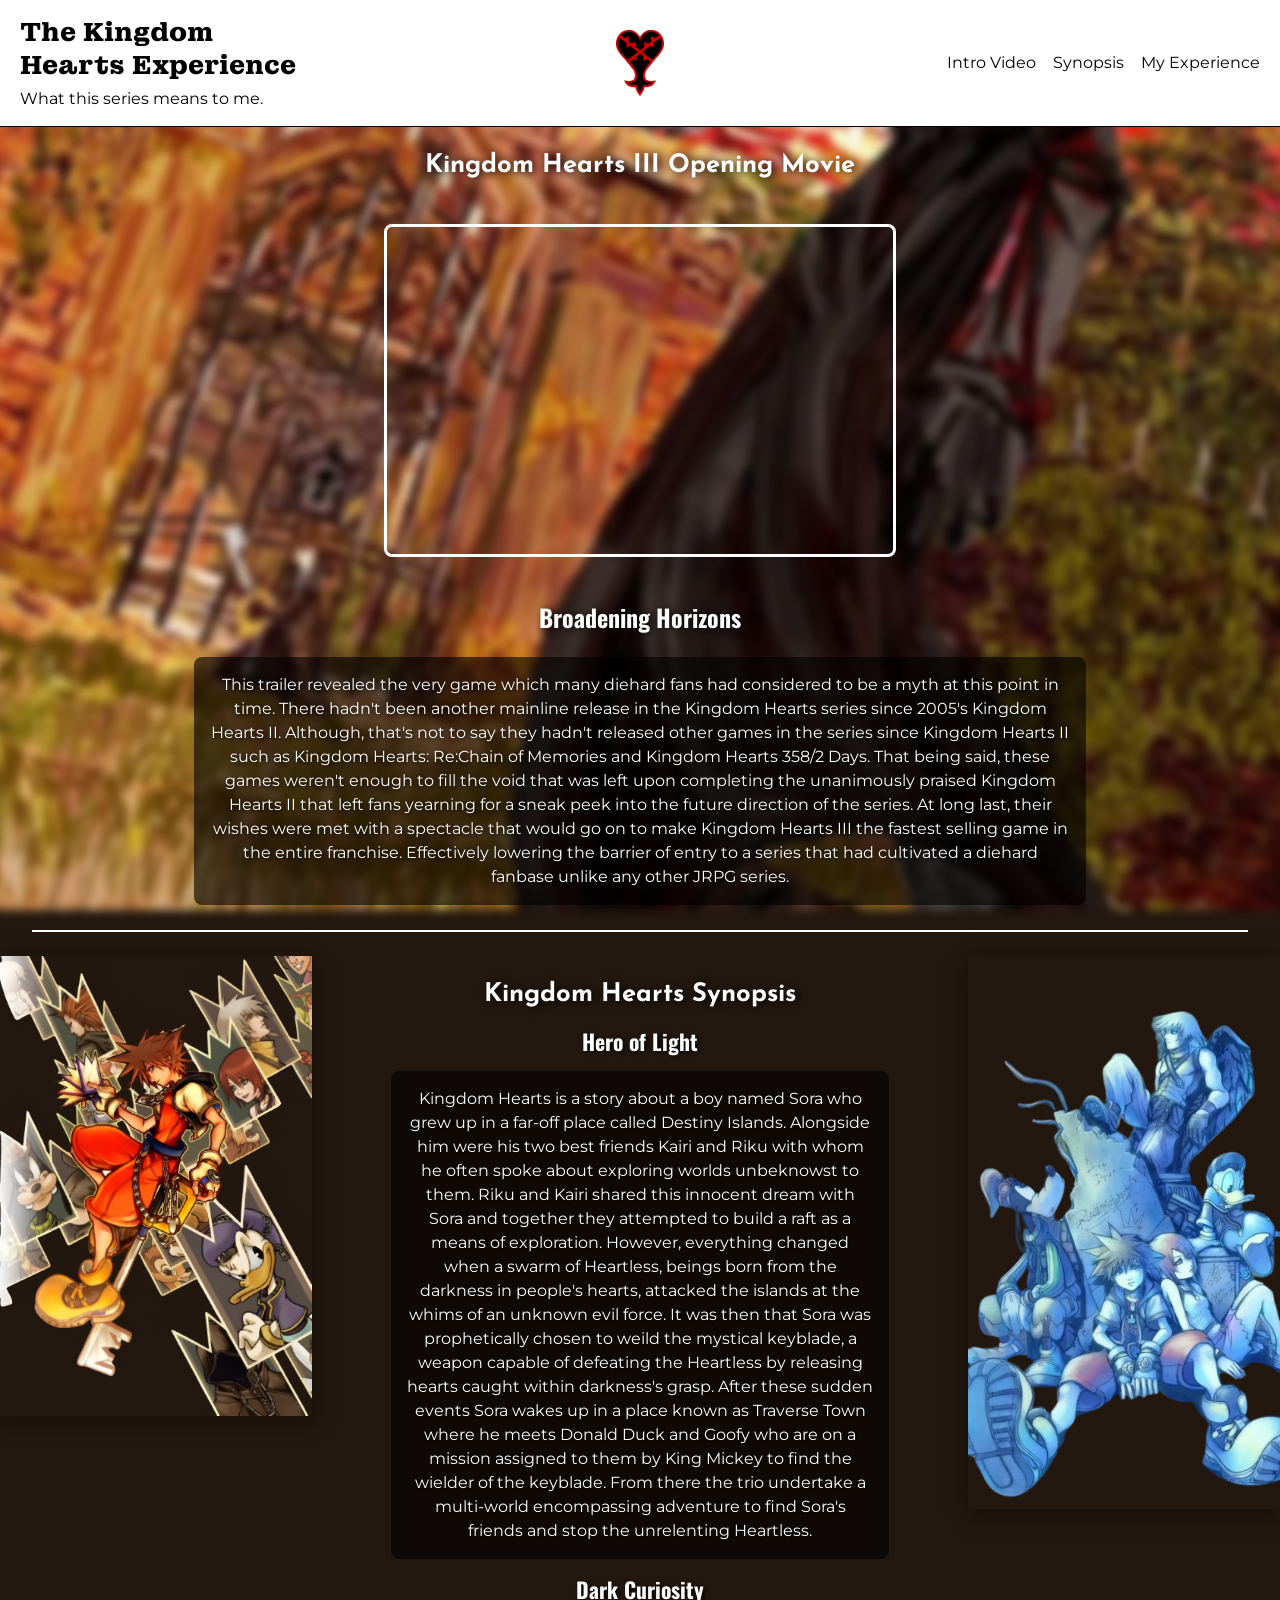
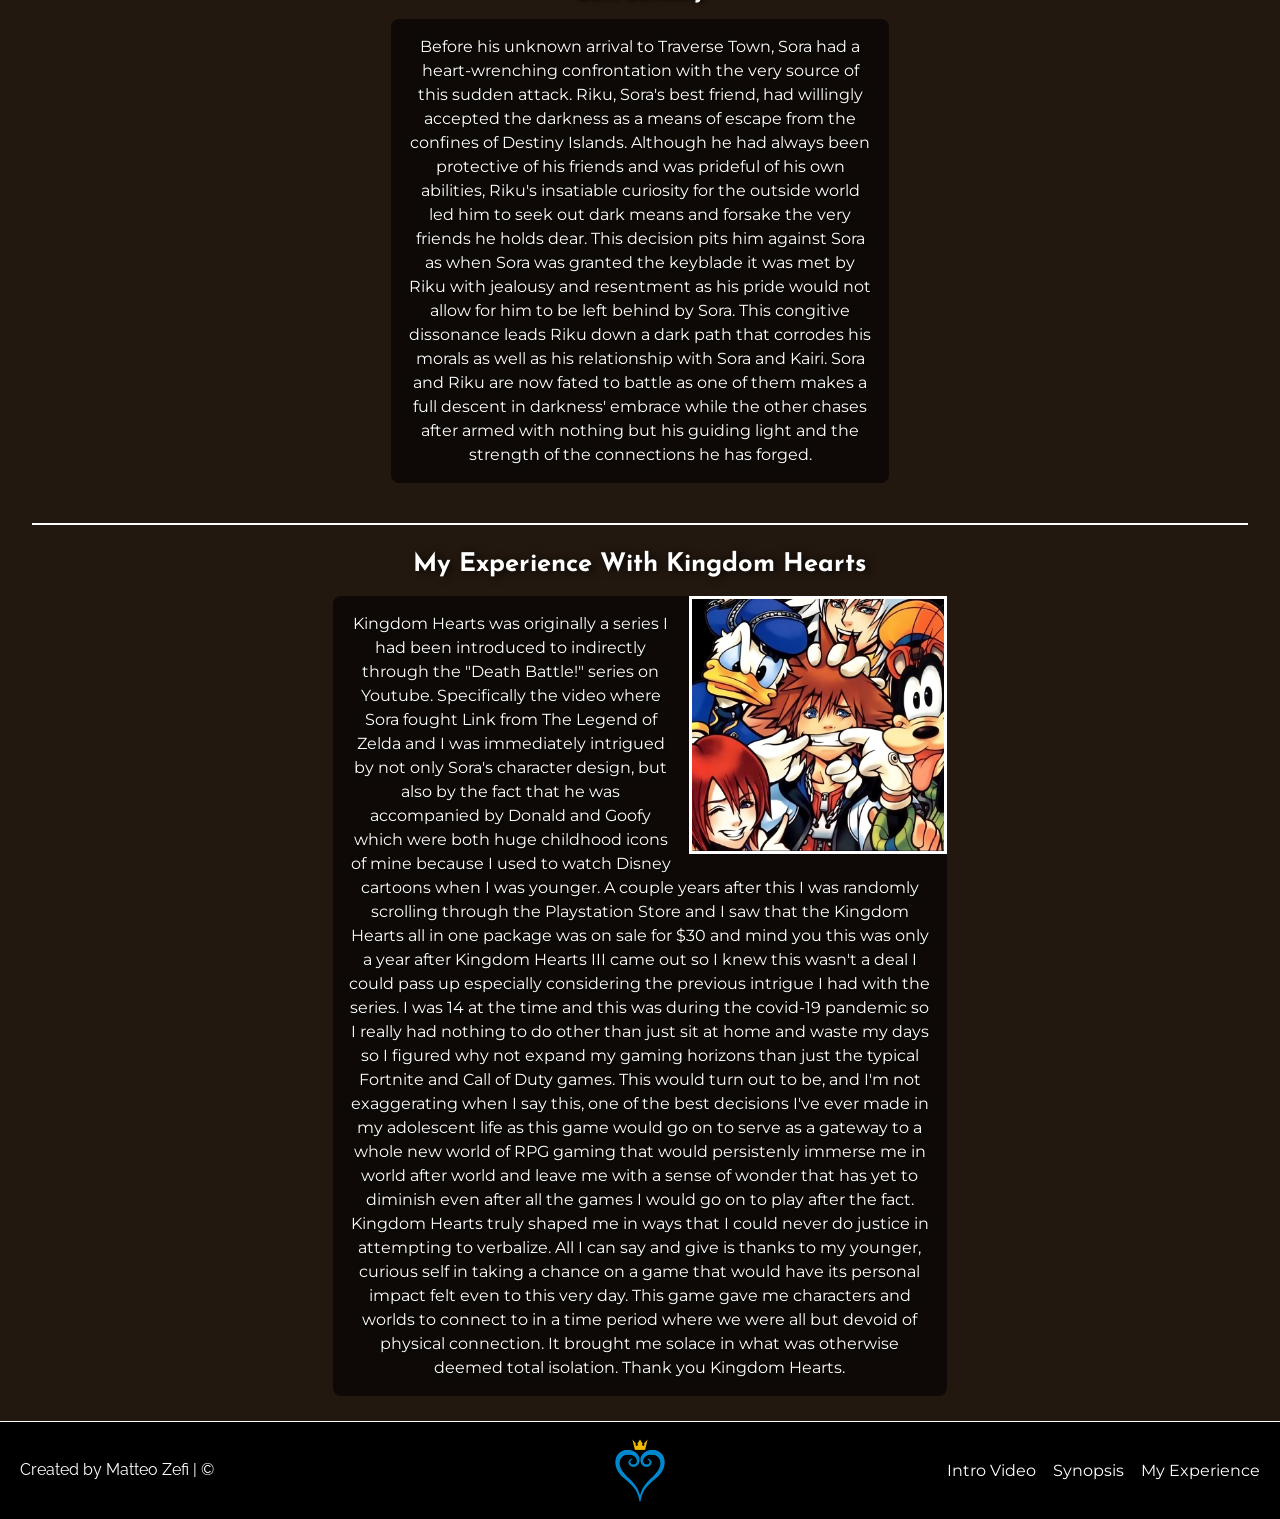
==== commit b5080815: "Update index.html" ====
--- a/index.html
+++ b/index.html
@@ -155,5 +155,3 @@
     </footer>
 </body>
 </html>
-
-
--- a/styles.css
+++ b/styles.css
@@ -4,451 +4,213 @@
   box-sizing: border-box;
 }
 
-html, body {
-  height: 100%;
-}
-
+:root {
+  --gutter: clamp(1rem, 1.6vw, 2.5rem);
+  --section-space: clamp(1.5rem, 1.9vw, 3rem);
+}
+
+html { min-height: 100%; }
 body {
   min-height: 100vh;
   display: flex;
   flex-direction: column;
-
   position: relative;
-  z-index: 0;
-}
-
+  isolation: isolate;
+  background: #23180f;
+  font-family: "Montserrat", sans-serif;
+}
 body::before {
   content: "";
   position: fixed;
-  inset: 0;
-
+  inset: -10px;
   background: url("./images/kh-web-background.webp") center / cover no-repeat;
   filter: blur(5px);
-
-  transform: scale(1.05);
-
   z-index: -1;
   pointer-events: none;
 }
 
-#main-content {
-    width: 100vw;
-    position: relative;
-    padding-top: 15vh;
-    flex: 1;
-}
-
-/* Header & Footer - consolidated shared styles */
+/* Sticky positioning reserves the header's actual height in the page. */
+#header, #footer {
+  width: 100%;
+  display: grid;
+  grid-template-columns: minmax(0, 1fr) auto minmax(0, 1fr);
+  align-items: center;
+  gap: 1rem;
+  padding: 1rem var(--gutter);
+}
 #header {
-    height: 15vh;
-    width: 100vw;
-    display: flex;
-    justify-content: space-between;
-    align-items: center;
-}
-
-#footer {
-    width: 100vw;
-    display: flex;
-    justify-content: space-between;
-    align-items: center;
-}
-
-#header {
-    background-color: white;
-    border-bottom: 1px solid black;
-    position: fixed;
-    top: 0;
-    z-index: 1;
-}
-
-#footer {
-    background-color: black;
-    border-top: 1px solid white;
-    min-height: 15vh;
-    height: auto;
-    padding: 2.5rem 0;
-}
-
-/* Navigation lists - consolidated shared styles */
-#nav-list,
-#footer-nav-list {
-    list-style: none;
-    display: flex;
-    gap: 2rem;
-    margin-right: 2.5rem;
-    font-family: "Montserrat", sans-serif;
-    font-size: 1.5rem;
-}
-
-#nav-list li a,
-#footer-nav-list li a {
-    text-decoration: none;
-    color: black;
-}
-
-#footer-nav-list li a {
-    color: white;
-}
-
+  position: sticky;
+  top: 0;
+  z-index: 10;
+  background: white;
+  border-bottom: 1px solid black;
+}
 #main-title {
-    font-family: "Montagu Slab", serif;
-    font-size: 3rem;
-}
-
+  font-family: "Montagu Slab", serif;
+  font-size: clamp(1.65rem, 1.9vw, 3rem);
+  line-height: 1.25;
+}
 #title-cap {
-    font-family: "Montserrat", sans-serif;
-    font-size: 1.5rem;
-    margin-top: 7px;
-}
-
-#title-group {
-    margin-left: 2.5rem;
-}
-
-/* Header and footer images - consolidated */
-#header-img,
-#footer-img {
-    height: 10vh;
-    margin: 0 auto;
-}
-
-/* Main sections */
+  font-size: clamp(1rem, .95vw, 1.5rem);
+  margin-top: .35rem;
+  line-height: 1.4;
+}
+#header-img, #footer-img {
+  display: block;
+  height: clamp(4rem, 5.1vw, 8rem);
+  width: auto;
+}
+#header-icon { justify-self: center; }
+#nav-bar, #footer nav { justify-self: end; }
+#nav-list, #footer-nav-list {
+  display: flex;
+  flex-wrap: wrap;
+  justify-content: flex-end;
+  gap: .75rem clamp(.75rem, 1.3vw, 2rem);
+  list-style: none;
+  font-size: clamp(1rem, .95vw, 1.5rem);
+}
+#nav-list a, #footer-nav-list a {
+  color: inherit;
+  text-decoration: none;
+  display: inline-block;
+  padding-block: .4rem;
+}
+#nav-list a:hover, #footer-nav-list a:hover { text-decoration: underline; }
+a:focus-visible { outline: 3px solid #b80000; outline-offset: 4px; }
+
+#main-content { width: 100%; min-width: 0; flex: 1; }
+section { scroll-margin-top: 12rem; }
+.h2-titles {
+  margin: var(--section-space) auto 1rem;
+  font-family: "Josefin Sans", sans-serif;
+  font-size: clamp(1.6rem, 1.75vw, 2.75rem);
+  line-height: 1.2;
+  color: white;
+  text-shadow: 3px 1px 10px black;
+  text-align: center;
+}
 #intro-video {
-    display: flex;
-    flex-direction: column;
-    align-items: center;
-    gap: 3rem;
-}
-
-.h2-titles {
-    margin: 3rem auto 1rem auto;
-    font-size: 2.75rem;
-    font-family: "Josefin Sans", sans-serif;
-    color: white;
-    text-shadow: 3px 1px 10px black;
-    text-align: center;
-}
-
-#intro-video-title {
-    margin-bottom: -1rem;
-}
-
-/* Responsive video wrapper */
+  display: flex;
+  flex-direction: column;
+  align-items: center;
+  gap: var(--section-space);
+  padding-inline: var(--gutter);
+}
+#intro-video-title { margin-bottom: 0; }
+#vid-group { width: min(40vw, 62.5rem); max-width: 100%; }
 .video-wrap {
-  width: min(1000px, 92vw);
-  aspect-ratio: 16 / 9;
-  border: 4px solid white;
-  border-radius: 10px;
+  width: 100%;
+  aspect-ratio: 20 / 13;
+  border: 3px solid white;
+  border-radius: 8px;
   overflow: hidden;
-  margin-top: 2rem;
-}
-
-#video {
+  margin-top: clamp(.5rem, 1.4vw, 2rem);
+}
+#video { display: block; width: 100%; height: 100%; border: 0; }
+#explanation-title {
+  margin-top: clamp(.5rem, 1.6vw, 2rem);
+  font: 700 clamp(1.5rem, 1.6vw, 2.5rem) / 1.3 "Oswald", sans-serif;
+  color: white;
+  text-shadow: 3px 1px 10px black;
+  text-align: center;
+}
+#vid-cap-group { width: min(72%, 112rem); }
+#video-explanation, #synopsis-body p, #my-experience-text {
+  color: white;
+  font-size: clamp(1rem, .85vw, 1.3rem);
+  line-height: 1.5;
+  text-shadow: 1px 1px 5px black;
+  text-align: center;
+  overflow-wrap: break-word;
+}
+.text-overlay {
+  background: rgb(0 0 0 / 60%);
+  padding: clamp(1rem, 1.2vw, 1.5rem);
+  border-radius: 8px;
+}
+.rule { width: 95%; margin: var(--section-space) auto; border: 1px solid white; }
+
+#synopsis {
+  display: grid;
+  grid-template-columns: minmax(0, 1fr) minmax(0, 2fr) minmax(0, 1fr);
+  grid-template-areas: "image-1 main-content image-2";
+  gap: clamp(1rem, 1.3vw, 2rem);
+  align-items: start;
+}
+#synopsis-img1 { grid-area: image-1; }
+#synopsis-img2 { grid-area: image-2; }
+#synopsis-img1, #synopsis-img2 {
+  display: block;
   width: 100%;
-  height: 100%;
-  border: none;
-}
-
-#explanation-title {
-    font-size: 2.5rem;
-    color: white;
-    text-shadow: 3px 1px 10px black;
-    margin-top: 2rem;
-    font-family: "Oswald", sans-serif;
-}
-
-/* Text styling - consolidated white text properties */
-#video-explanation,
-#synopsis-body p,
-#my-experience-text {
-    color: white;
-    font-size: 1.3rem;
-    text-shadow: 1px 1px 5px black;
-    font-family: "Montserrat", sans-serif;
-    line-height: 1.5;
-}
-
-#video-explanation {
-    width: 70%;
-    text-align: center;
-    margin: 0 auto;
-}
-
-#synopsis-body p {
-    width: 80%;
-    margin: 0 auto 1rem auto;
-    text-align: center;
-}
-
-#my-experience-text {
-    text-align: center;
-}
-
-.text-overlay {
-    background: rgba(0, 0, 0, 0.5);
-    padding: 1.5rem;
-    border-radius: 8px;
-}
-
-.rule {
-    width: 95%;
-    margin: 3rem auto;
-    border: 2px solid white;
-}
-
-/* Synopsis section */
-#synopsis {
-    display: grid;
-    grid-template-columns: 1fr 2fr 1fr;
-    grid-template-areas: 'image-1 main-content image-2';
-    gap: 2rem;
-}
-
-#synopsis-img1 {
-    grid-area: image-1;
-}
-
-#synopsis-img2 {
-    grid-area: image-2;
-}
-
-#synopsis-img1,
-#synopsis-img2 {
-    box-shadow: 0 4px 24px;
-    width: 100%;
-    height: 100%;
-    object-fit: cover;
-}
-
-#synopsis-main {
-    display: flex;
-    flex-direction: column;
-    grid-area: main-content;
-    align-items: center;
-}
-
+  height: auto;
+  box-shadow: 0 4px 24px rgb(0 0 0 / 45%);
+}
+#synopsis-main { grid-area: main-content; min-width: 0; }
+#synopsis-body p { width: 80%; margin: 0 auto 1rem; }
 #synopsis-body h3 {
-    margin: 0 auto 1rem auto;
-    font-size: 2rem;
-    color: white;
-    font-family: 'Oswald', sans-serif;
-    text-shadow: 2px 1px 5px black;
-    text-align: center;
-}
-
-/* My Experience section */
+  margin-bottom: 1rem;
+  font: 700 clamp(1.35rem, 1.3vw, 2rem) / 1.3 "Oswald", sans-serif;
+  color: white;
+  text-shadow: 2px 1px 5px black;
+  text-align: center;
+}
+
 #my-experience {
-    max-width: 80rem;
-    margin: 0 auto;
-    padding: 0 2rem 3rem 2rem;
-}
-
+  width: min(48%, 76rem);
+  margin-inline: auto;
+  padding-bottom: var(--section-space);
+}
+#my-experience-text { display: flow-root; }
 #my-image {
-    width: 20vw;
-    height: 40vh;
-    object-fit: cover;
-    border: 4px solid white;
-    float: right;
-    margin: 0 0 1rem 1rem;
-    shape-outside: margin-box;
-}
-
-/* Author tag */
-#author-tag {
-    color: white;
-    margin-left: 2.5rem;
-    font-size: 1.5rem;
-    font-family: "Raleway", sans-serif;
-    margin-right: 16rem;
-}
-
-/* =======================================================
-   RESPONSIVE UPGRADES (Better Mobile + Tablet Support)
-   ======================================================= */
-
-/* These keep the typography scaling naturally */
-#main-title {
-  font-size: clamp(1.8rem, 4vw, 3rem);
-}
-
-.h2-titles {
-  font-size: clamp(1.8rem, 4vw, 2.75rem);
-}
-
-#explanation-title {
-  font-size: clamp(1.6rem, 3vw, 2.5rem);
-}
-
-#video-explanation,
-#synopsis-body p,
-#my-experience-text {
-  font-size: clamp(1rem, 2vw, 1.3rem);
-}
-
-/* Tablets (<= 1024px) */
-@media (max-width: 1024px) {
-  #header,
-  #footer {
-    padding: 0 1rem;
-  }
-
-  #nav-list,
-  #footer-nav-list {
-    gap: 1rem;
-    font-size: 1.1rem;
-    margin-right: 1rem;
-  }
-
-  #synopsis {
-    grid-template-columns: 1fr;
-    grid-template-areas: "main-content";
-    padding: 0 1.5rem;
-  }
-
-  #synopsis-img1,
-  #synopsis-img2 {
-    display: none;
-  }
-
-  #my-image {
-    width: min(320px, 80vw);
-    height: auto;
-    float: none;
-    display: block;
-    margin: 1.5rem auto;
-    border-radius: 10px;
-  }
-
-  #my-experience-text {
-    text-align: center;
-  }
-}
-
-/* Phones (<= 768px) */
-@media (max-width: 768px) {
-  #header {
-    position: relative;
-    height: auto;
-    flex-direction: column;
-    gap: 1rem;
-    padding: 1rem 0.75rem;
-  }
-
-  #main-content {
-    padding-top: 1rem;
-  }
-
-  #title-group {
-    margin-left: 0;
-    text-align: center;
-  }
-
-  #header-img {
-    height: 60px;
-  }
-
-  #nav-list {
-    flex-wrap: wrap;
-    justify-content: center;
-    font-size: 1rem;
-    gap: 1rem;
-    margin: 0;
-    padding-bottom: 0.5rem;
-  }
-
-  #intro-video {
-    gap: 2rem;
-    padding: 0 1rem;
-  }
-
-  #video-explanation {
-    width: 100%;
-    padding: 0 0.25rem;
-  }
-
-  .text-overlay {
-    padding: 1rem;
-  }
-
-  .rule {
-    width: 92%;
-    margin: 2rem auto;
-  }
-
-  #synopsis-body p {
-    width: 100%;
-  }
-
-  #synopsis-main {
-    padding: 0 1rem;
-  }
-
-  #my-experience {
-    padding: 0 1rem 2rem 1rem;
-  }
-
-  #footer {
-    flex-direction: column;
-    height: auto;
-    gap: 1rem;
-    padding: 1.5rem 1rem calc(1.5rem + env(safe-area-inset-bottom));
-    text-align: center;
-  }
-
-  #author-tag {
-    margin: 0;
-    font-size: 1.1rem;
-  }
-
-  #footer-img {
-    height: 60px;
-    margin: 0 auto;
-  }
-
-  #footer-nav-list {
-    flex-wrap: wrap;
-    justify-content: center;
-    gap: 1rem;
-    font-size: 1rem;
-    margin: 0;
-  }
-}
-
-/* Small Phones (<= 480px) */
-@media (max-width: 480px) {
-  #main-title {
-    line-height: 1.1;
-  }
-
-  #title-cap {
-    font-size: 1rem;
-  }
-
-  #nav-list {
-    font-size: 0.95rem;
-  }
-
-  .text-overlay {
-    padding: 0.85rem;
-    border-radius: 6px;
-  }
-
-  #video-explanation,
-  #synopsis-body p,
-  #my-experience-text {
-    line-height: 1.4;
-  }
-}
-
-
-
-
-
-
-
-
-
-
-
-
+  width: 42%;
+  height: auto;
+  float: right;
+  border: 3px solid white;
+  margin: 0 0 1rem 1rem;
+}
+#footer { background: black; color: white; border-top: 1px solid white; }
+#footer-img { justify-self: center; }
+#author-tag { font: clamp(1rem, .95vw, 1.5rem) / 1.5 "Raleway", sans-serif; }
+
+@media (max-width: 1100px) {
+  #header, #footer { grid-template-columns: minmax(0, 1fr) auto; }
+  #header-icon, #footer-img { grid-column: 2; grid-row: 1; }
+  #nav-bar, #footer nav { grid-column: 1 / -1; justify-self: center; }
+  #nav-list, #footer-nav-list { justify-content: center; }
+  section { scroll-margin-top: 15rem; }
+  #vid-group { width: min(80%, 46rem); }
+  .video-wrap { aspect-ratio: 16 / 9; }
+  #vid-cap-group { width: min(100%, 60rem); }
+  #synopsis { grid-template-columns: 1fr; grid-template-areas: "main-content"; padding-inline: var(--gutter); }
+  #synopsis-img1, #synopsis-img2 { display: none; }
+  #synopsis-body { max-width: 48rem; margin-inline: auto; }
+  #synopsis-body p { width: 100%; }
+  #my-experience { width: min(90%, 60rem); }
+}
+
+@media (max-width: 600px) {
+  #header { position: relative; }
+  #main-title { font-size: clamp(1.2rem, 5vw, 1.65rem); }
+  #title-cap { font-size: .9rem; }
+  #header-img, #footer-img { height: 3.5rem; }
+  #nav-list, #footer-nav-list { gap: .5rem 1rem; font-size: .95rem; }
+  section { scroll-margin-top: 1rem; }
+  #vid-group { width: 100%; }
+  #my-experience { width: 100%; padding-inline: var(--gutter); }
+  #my-image { float: none; display: block; width: min(100%, 20rem); margin: 0 auto 1rem; }
+  #footer { padding-block: 1.5rem; }
+}
+
+
+
+
+
+
+
+
+
+
+
+
+
